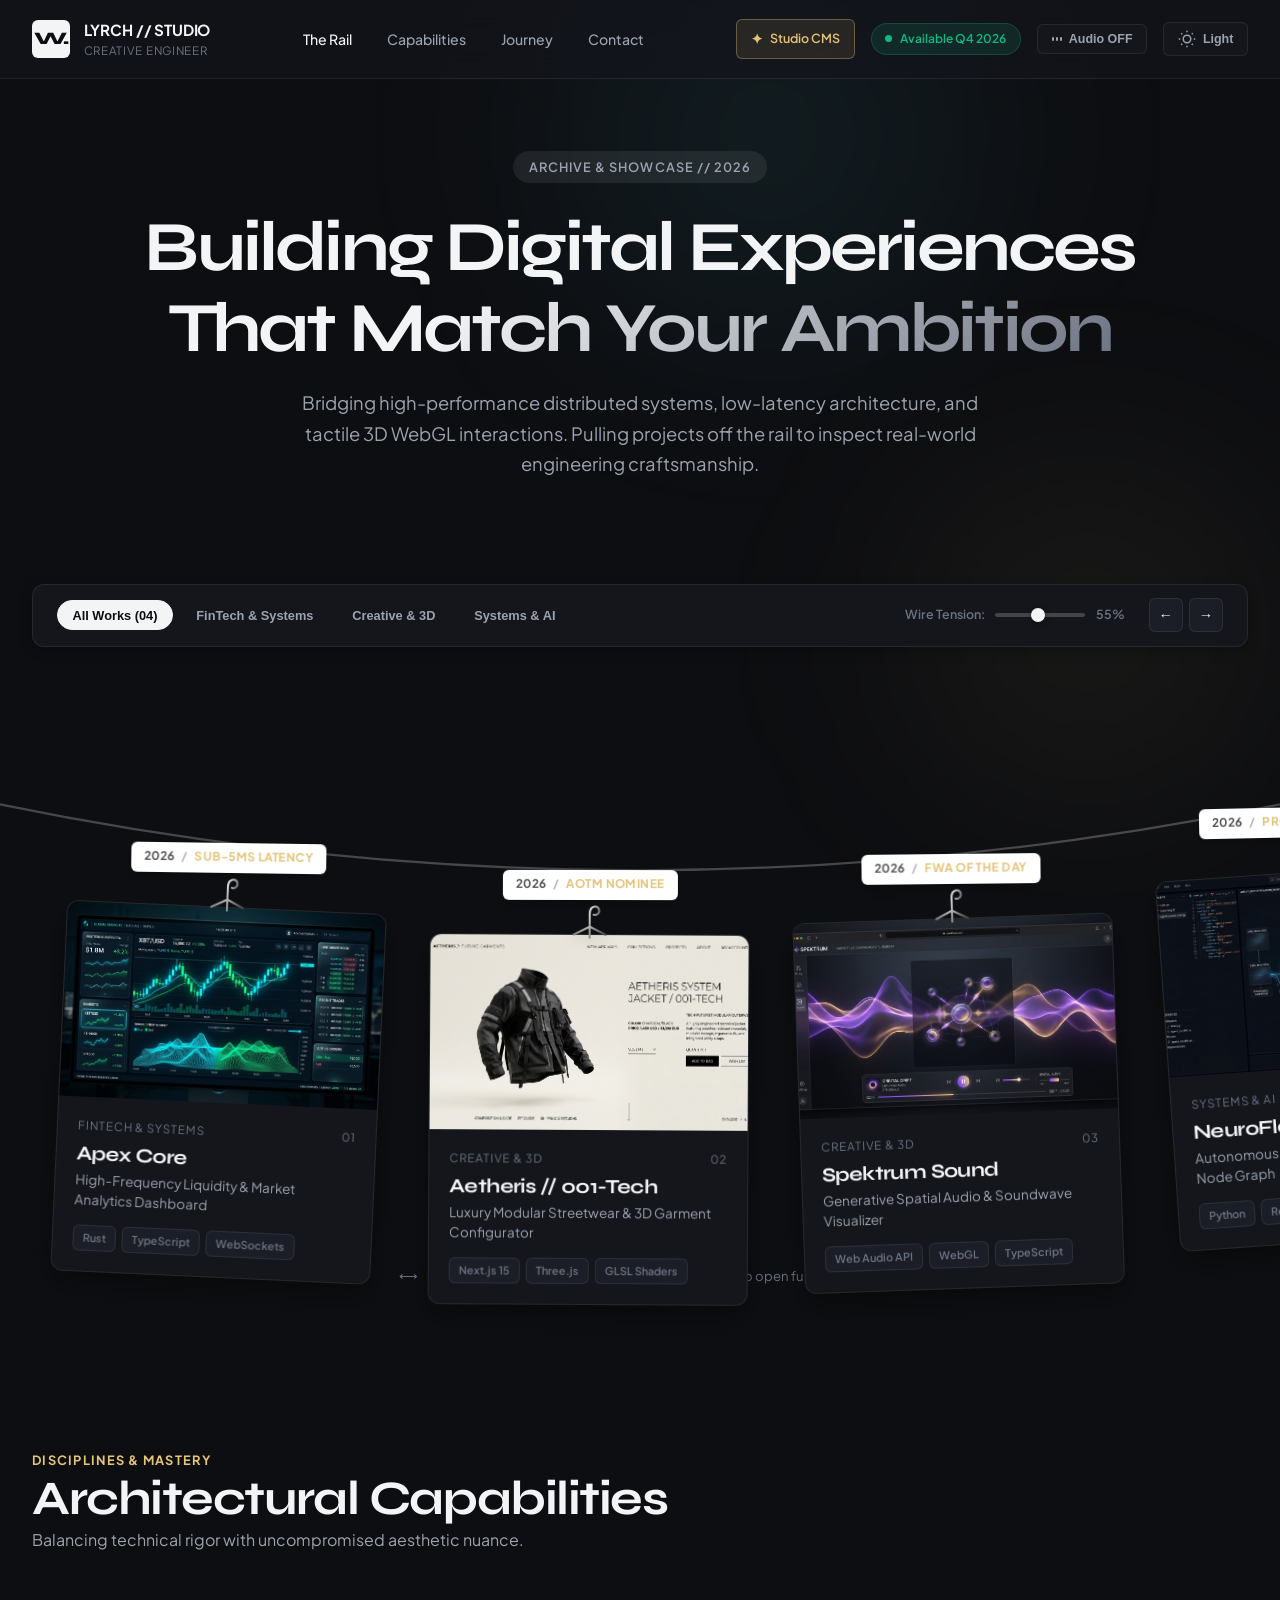
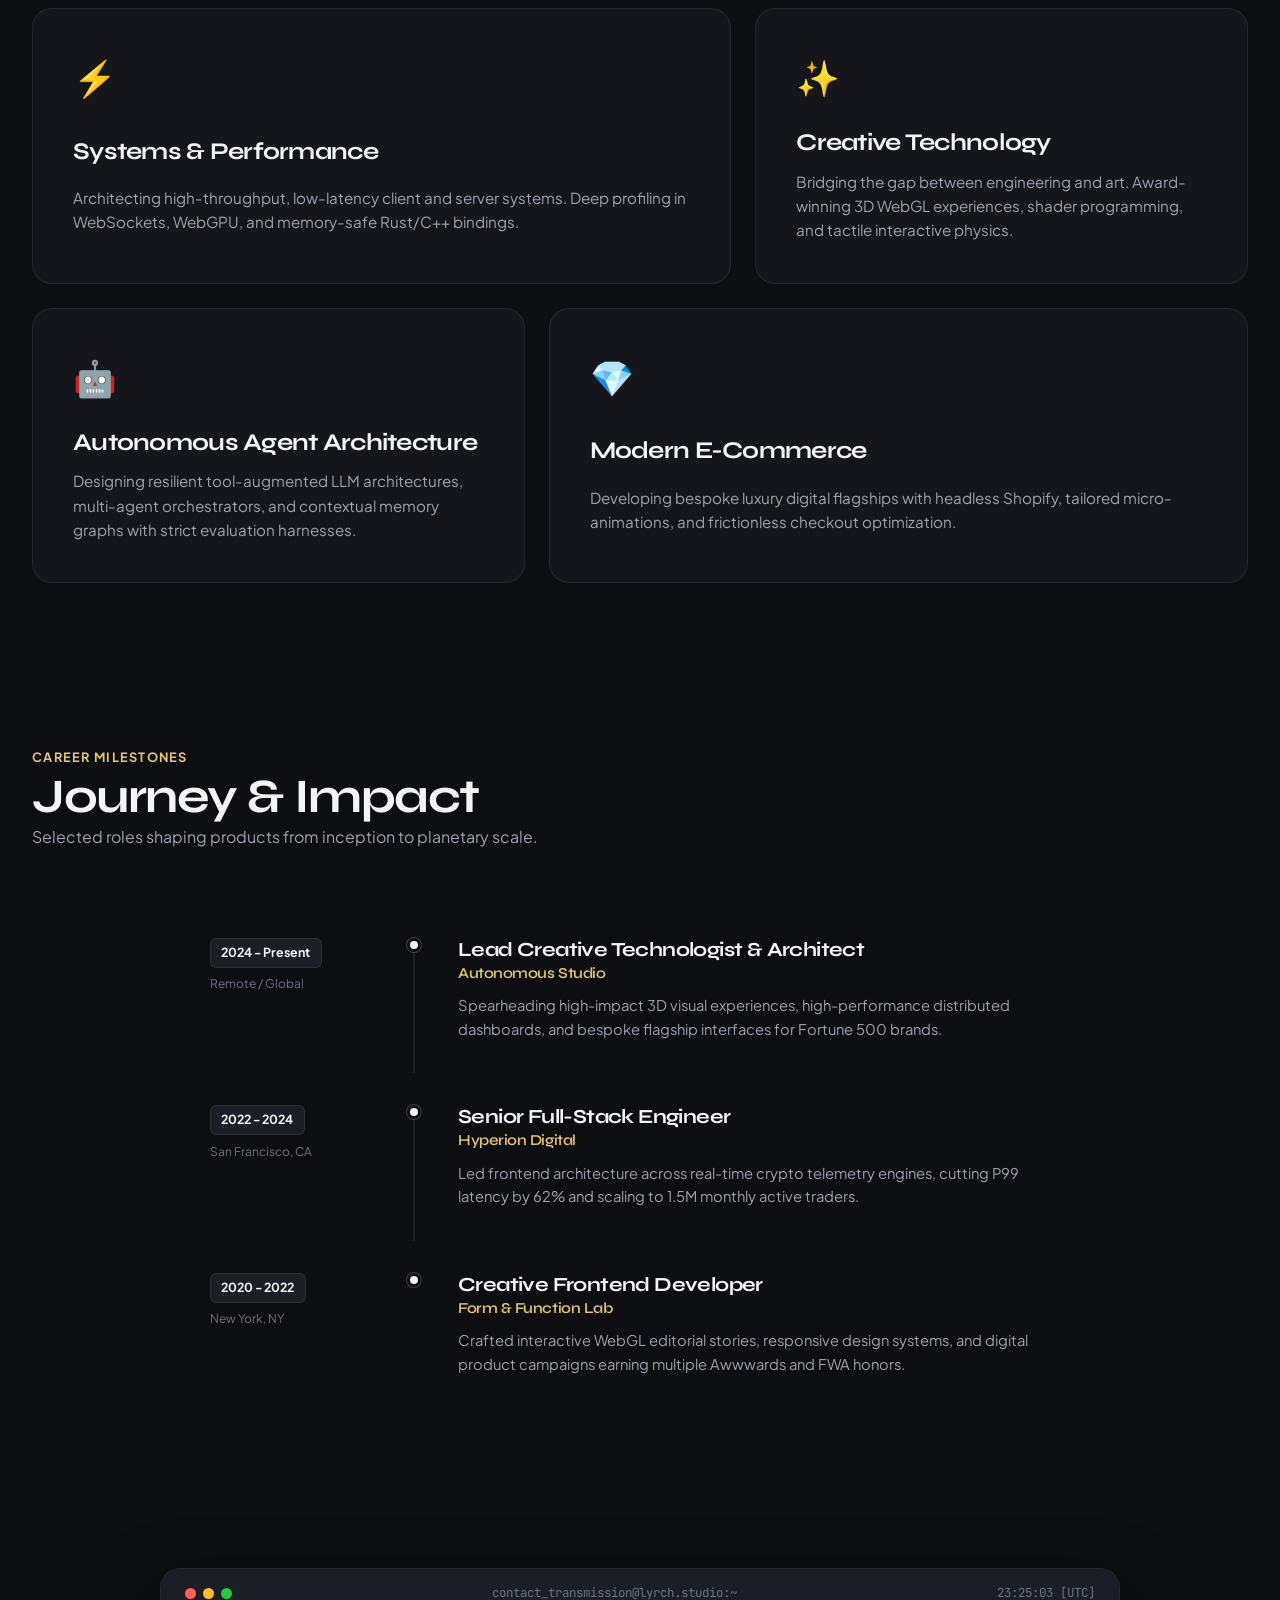
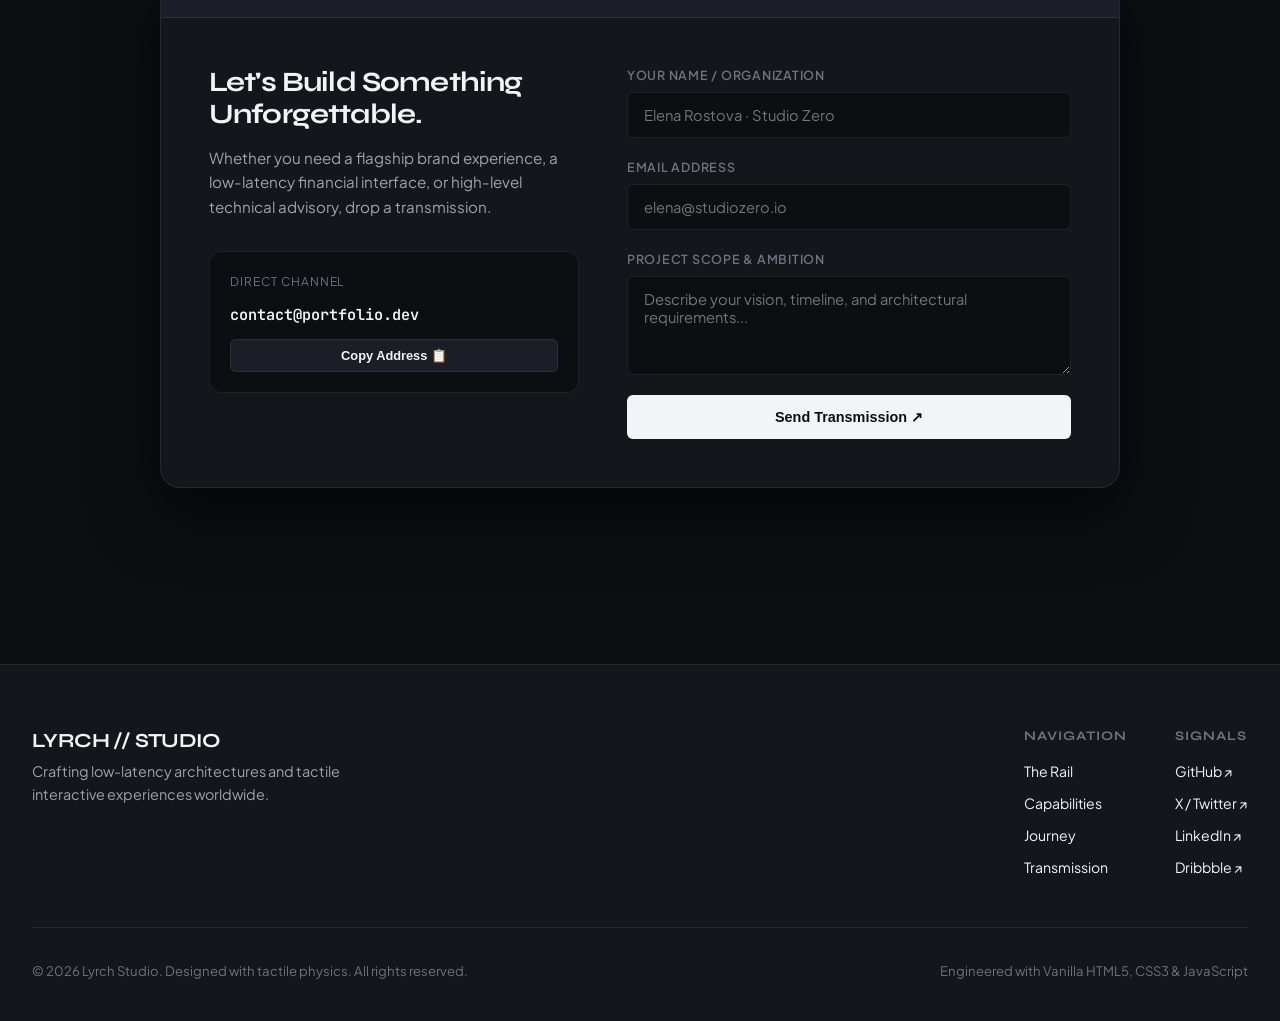
==== index.html @ 8e8d1808 "feat: complete interactive clothesline portfolio, CMS, TiDB integration, and Render deployment confi" ====
<!DOCTYPE html>
<html lang="en" data-theme="dark">
<head>
  <meta charset="UTF-8">
  <meta name="viewport" content="width=device-width, initial-scale=1.0">
  <title>Lyrch // Creative Technologist & Systems Architect Portfolio</title>
  <meta name="description" content="Portfolio of a Creative Technologist and Systems Architect featuring an interactive suspended rail showcase, high-performance distributed systems, WebGL creative experiences, and autonomous AI infrastructure.">
  
  <!-- Preconnect to Google Fonts -->
  <link rel="preconnect" href="https://fonts.googleapis.com">
  <link rel="preconnect" href="https://fonts.gstatic.com" crossorigin>
  <link href="https://fonts.googleapis.com/css2?family=Plus+Jakarta+Sans:wght@400;500;600;700;800&family=Syne:wght@600;700;800&family=JetBrains+Mono:wght@400;500;600&display=swap" rel="stylesheet">
  
  <!-- Stylesheets -->
  <link rel="stylesheet" href="./css/index.css">
  <link rel="stylesheet" href="./css/components.css">
  <link rel="stylesheet" href="./css/animations.css">
</head>
<body>

  <!-- Ambient Lighting Effects -->
  <div class="ambient-glow-wrapper" aria-hidden="true">
    <div class="ambient-blob-1"></div>
    <div class="ambient-blob-2"></div>
  </div>

  <!-- Site Navigation Header -->
  <header class="site-header">
    <div class="header-inner">
      <a href="#top" class="brand-anchor" aria-label="Lyrch Portfolio Homepage">
        <div class="brand-monogram">W.</div>
        <div class="brand-text-block">
          <span class="brand-name">LYRCH // STUDIO</span>
          <span class="brand-role">Creative Engineer</span>
        </div>
      </a>

      <nav class="header-nav" aria-label="Primary Navigation">
        <a href="#rail" class="nav-link active">The Rail</a>
        <a href="#capabilities" class="nav-link">Capabilities</a>
        <a href="#journey" class="nav-link">Journey</a>
        <a href="#contact" class="nav-link">Contact</a>
      </nav>

      <div class="header-actions">
        <a href="./admin.html" class="tool-btn studio-btn" title="Open Studio CMS to edit projects, wire physics, and content">
          <span class="studio-sparkle">✦</span>
          <span>Studio CMS</span>
        </a>

        <div class="status-badge" title="Contract Availability Status">
          <span class="status-dot"></span>
          <span>Available Q4 2026</span>
        </div>

        <button id="audioToggleBtn" class="tool-btn" aria-label="Toggle synthesized UI audio feedback">
          <span class="sound-wave-icon">
            <span></span><span></span><span></span>
          </span>
          <span>Audio OFF</span>
        </button>

        <button id="themeToggleBtn" class="tool-btn" aria-label="Toggle Dark and Light theme">
          <svg width="18" height="18" viewBox="0 0 24 24" fill="none" stroke="currentColor" stroke-width="2">
            <circle cx="12" cy="12" r="5"/>
            <path d="M12 1v2M12 21v2M4.22 4.22l1.42 1.42M18.36 18.36l1.42 1.42M1 12h2M21 12h2M4.22 19.78l1.42-1.42M18.36 5.64l1.42-1.42"/>
          </svg>
          <span>Light</span>
        </button>
      </div>
    </div>
  </header>

  <main id="top">
    <!-- Hero Introductory Section -->
    <section class="hero-section container">
      <div class="hero-eyebrow">
        <span>ARCHIVE & SHOWCASE // 2026</span>
      </div>
      <h1 class="hero-title">
        Building Digital Experiences <br />
        <span class="text-gradient">That Match Your Ambition</span>
      </h1>
      <p class="hero-description">
        Bridging high-performance distributed systems, low-latency architecture, and tactile 3D WebGL interactions. Pulling projects off the rail to inspect real-world engineering craftsmanship.
      </p>
    </section>

    <!-- The Interactive Clothesline Rail Showcase -->
    <section id="rail" class="rail-section">
      <div class="container">
        <!-- Control Bar -->
        <div class="rail-controls-bar">
          <div class="filter-group" role="tablist" aria-label="Project Category Filters">
            <button class="filter-pill active" data-category="all" role="tab" aria-selected="true">All Works (04)</button>
            <button class="filter-pill" data-category="FinTech" role="tab" aria-selected="false">FinTech & Systems</button>
            <button class="filter-pill" data-category="Creative" role="tab" aria-selected="false">Creative & 3D</button>
            <button class="filter-pill" data-category="AI" role="tab" aria-selected="false">Systems & AI</button>
          </div>

          <div class="rail-physics-tools">
            <div class="tension-control" title="Adjust the tension of the hanging wire">
              <label for="wireTensionSlider">Wire Tension:</label>
              <input type="range" id="wireTensionSlider" class="tension-slider" min="0.2" max="0.95" step="0.05" value="0.55" />
              <span id="tensionValueLabel">55%</span>
            </div>

            <div class="nav-arrow-group">
              <button id="railPrevBtn" class="arrow-btn" aria-label="Slide rail left">←</button>
              <button id="railNextBtn" class="arrow-btn" aria-label="Slide rail right">→</button>
            </div>
          </div>
        </div>
      </div>

      <!-- Stage with SVG Wire and Hanging Cards -->
      <div class="rail-stage" id="railShowcase" aria-label="Interactive Project Clothesline Rail">
        <!-- Responsive Sagging Cable -->
        <svg class="catenary-wire-svg" id="wireSvg" preserveAspectRatio="none">
          <path id="catenaryWire" class="catenary-wire-path" d="" />
        </svg>

        <!-- Dynamic Hangers Container -->
        <div class="rail-items-layer" id="railItemsLayer"></div>
      </div>

      <div class="rail-hint-bar">
        <span class="rail-hint-icon">⟷</span>
        <span>Drag horizontally across the line · Click any project to open full case study</span>
      </div>
    </section>

    <!-- Capabilities Bento Section -->
    <section id="capabilities" class="section-padding">
      <div class="container">
        <div class="section-header">
          <span class="section-eyebrow">Disciplines & Mastery</span>
          <h2>Architectural Capabilities</h2>
          <p>Balancing technical rigor with uncompromised aesthetic nuance.</p>
        </div>

        <div class="bento-grid" id="bentoGrid">
          <!-- Injected via app.js -->
        </div>
      </div>
    </section>

    <!-- Career Timeline Section -->
    <section id="journey" class="section-padding">
      <div class="container">
        <div class="section-header">
          <span class="section-eyebrow">Career Milestones</span>
          <h2>Journey & Impact</h2>
          <p>Selected roles shaping products from inception to planetary scale.</p>
        </div>

        <div class="timeline-container" id="timelineContainer">
          <!-- Injected via app.js -->
        </div>
      </div>
    </section>

    <!-- Interactive Contact Terminal -->
    <section id="contact" class="section-padding">
      <div class="container">
        <div class="contact-card-wrapper">
          <div class="terminal-header">
            <div class="terminal-dots">
              <span class="terminal-dot dot-red"></span>
              <span class="terminal-dot dot-yellow"></span>
              <span class="terminal-dot dot-green"></span>
            </div>
            <div class="terminal-title">contact_transmission@lyrch.studio:~</div>
            <div id="liveClock" class="terminal-title">00:00:00 [UTC]</div>
          </div>

          <div class="terminal-body">
            <div class="contact-direct-info">
              <h3>Let's Build Something Unforgettable.</h3>
              <p>
                Whether you need a flagship brand experience, a low-latency financial interface, or high-level technical advisory, drop a transmission.
              </p>

              <div class="direct-email-box">
                <span class="email-label">Direct Channel</span>
                <span class="email-value">contact@portfolio.dev</span>
                <button id="copyEmailBtn" class="copy-btn">Copy Address 📋</button>
              </div>
            </div>

            <form id="contactForm" class="contact-form">
              <div id="formSuccessAlert" class="form-alert hidden">
                Transmission dispatched successfully. Expect response within 24 hours.
              </div>

              <div class="form-group">
                <label for="senderName">Your Name / Organization</label>
                <input type="text" id="senderName" required placeholder="Elena Rostova · Studio Zero" />
              </div>

              <div class="form-group">
                <label for="senderEmail">Email Address</label>
                <input type="email" id="senderEmail" required placeholder="elena@studiozero.io" />
              </div>

              <div class="form-group">
                <label for="projectScope">Project Scope & Ambition</label>
                <textarea id="projectScope" rows="4" required placeholder="Describe your vision, timeline, and architectural requirements..."></textarea>
              </div>

              <button type="submit" class="btn btn-primary">Send Transmission ↗</button>
            </form>
          </div>
        </div>
      </div>
    </section>
  </main>

  <!-- Site Footer -->
  <footer class="site-footer">
    <div class="container">
      <div class="footer-top">
        <div class="footer-brand">
          <h3>LYRCH // STUDIO</h3>
          <p>Crafting low-latency architectures and tactile interactive experiences worldwide.</p>
        </div>

        <div class="footer-meta-col">
          <div class="footer-links">
            <h4>Navigation</h4>
            <ul>
              <li><a href="#rail">The Rail</a></li>
              <li><a href="#capabilities">Capabilities</a></li>
              <li><a href="#journey">Journey</a></li>
              <li><a href="#contact">Transmission</a></li>
            </ul>
          </div>

          <div class="footer-links">
            <h4>Signals</h4>
            <ul>
              <li><a href="https://github.com" target="_blank" rel="noopener">GitHub ↗</a></li>
              <li><a href="https://x.com" target="_blank" rel="noopener">X / Twitter ↗</a></li>
              <li><a href="https://linkedin.com" target="_blank" rel="noopener">LinkedIn ↗</a></li>
              <li><a href="https://dribbble.com" target="_blank" rel="noopener">Dribbble ↗</a></li>
            </ul>
          </div>
        </div>
      </div>

      <div class="footer-bottom">
        <div>&copy; 2026 Lyrch Studio. Designed with tactile physics. All rights reserved.</div>
        <div>Engineered with Vanilla HTML5, CSS3 & JavaScript</div>
      </div>
    </div>
  </footer>

  <!-- Case Study Deep-Dive Modal -->
  <div id="projectModal" class="modal-overlay" role="dialog" aria-modal="true" aria-labelledby="modalTitle">
    <div class="modal-card">
      <div class="modal-nav-bar">
        <div class="modal-nav-arrows">
          <button class="modal-nav-btn modal-prev-trigger" aria-label="Previous Project">←</button>
          <button class="modal-nav-btn modal-next-trigger" aria-label="Next Project">→</button>
        </div>
        <button class="modal-close-trigger" aria-label="Close Case Study">&times;</button>
      </div>

      <div class="modal-dynamic-content">
        <!-- Rendered via modal-transitions.js -->
      </div>
    </div>
  </div>

  <!-- Application Entry Point -->
  <script type="module" src="./js/app.js"></script>
</body>
</html>
---- css/index.css ----
/* ==========================================================================
   Design System Tokens & Global Foundations
   ========================================================================== */

:root {
  /* Dark Theme (Default) */
  --bg-primary: #0D0E11;
  --bg-surface: #14161C;
  --bg-surface-elevated: #1B1E26;
  --bg-surface-glass: rgba(20, 22, 28, 0.72);
  --border-subtle: rgba(255, 255, 255, 0.08);
  --border-hover: rgba(255, 255, 255, 0.2);
  
  --text-primary: #F3F4F6;
  --text-secondary: #9CA3AF;
  --text-muted: #6B7280;

  --accent-gold: #E5C378;
  --accent-cyan: #4ECCE8;
  --accent-emerald: #10B981;
  --accent-primary: #FFFFFF;

  --wire-color: rgba(255, 255, 255, 0.24);
  --wire-glow: rgba(255, 255, 255, 0.04);
  --tag-bg: #FFFFFF;
  --tag-text: #0D0E11;

  --shadow-sm: 0 4px 12px rgba(0, 0, 0, 0.25);
  --shadow-md: 0 12px 28px rgba(0, 0, 0, 0.4);
  --shadow-lg: 0 24px 64px rgba(0, 0, 0, 0.6);

  --font-display: "Cabinet Grotesk", "Syne", -apple-system, sans-serif;
  --font-sans: "Plus Jakarta Sans", -apple-system, BlinkMacSystemFont, "Segoe UI", Roboto, sans-serif;
  --font-mono: "JetBrains Mono", "SF Mono", monospace;

  --radius-sm: 6px;
  --radius-md: 12px;
  --radius-lg: 20px;
  --radius-full: 9999px;

  --transition-fast: 0.18s ease;
  --transition-normal: 0.3s cubic-bezier(0.16, 1, 0.3, 1);
  --transition-slow: 0.5s cubic-bezier(0.16, 1, 0.3, 1);
}

[data-theme="light"] {
  --bg-primary: #F7F6F2;
  --bg-surface: #FFFFFF;
  --bg-surface-elevated: #F0EDE4;
  --bg-surface-glass: rgba(255, 255, 255, 0.82);
  --border-subtle: rgba(0, 0, 0, 0.08);
  --border-hover: rgba(0, 0, 0, 0.22);

  --text-primary: #121316;
  --text-secondary: #575D68;
  --text-muted: #8F95A1;

  --accent-gold: #9E741E;
  --accent-cyan: #0E85A0;
  --accent-emerald: #059669;
  --accent-primary: #121316;

  --wire-color: rgba(20, 20, 20, 0.3);
  --wire-glow: rgba(0, 0, 0, 0.03);
  --tag-bg: #121316;
  --tag-text: #FFFFFF;

  --shadow-sm: 0 4px 14px rgba(0, 0, 0, 0.06);
  --shadow-md: 0 12px 30px rgba(0, 0, 0, 0.09);
  --shadow-lg: 0 24px 60px rgba(0, 0, 0, 0.14);
}

/* ==========================================================================
   CSS Reset & Base Rules
   ========================================================================== */

*, *::before, *::after {
  box-sizing: border-box;
  margin: 0;
  padding: 0;
}

html {
  scroll-behavior: smooth;
  font-size: 16px;
  -webkit-font-smoothing: antialiased;
  -moz-osx-font-smoothing: grayscale;
}

body {
  font-family: var(--font-sans);
  background-color: var(--bg-primary);
  color: var(--text-primary);
  line-height: 1.6;
  overflow-x: hidden;
  transition: background-color var(--transition-normal), color var(--transition-normal);
}

/* Background Ambient Lighting */
.ambient-glow-wrapper {
  position: fixed;
  inset: 0;
  pointer-events: none;
  z-index: 0;
  overflow: hidden;
}

.ambient-blob-1 {
  position: absolute;
  top: -15%;
  left: 30%;
  width: 60vw;
  height: 60vh;
  border-radius: 50%;
  background: radial-gradient(circle, rgba(78, 204, 232, 0.09) 0%, rgba(0, 0, 0, 0) 70%);
  filter: blur(80px);
}

.ambient-blob-2 {
  position: absolute;
  top: 45%;
  right: -10%;
  width: 50vw;
  height: 50vh;
  border-radius: 50%;
  background: radial-gradient(circle, rgba(229, 195, 120, 0.08) 0%, rgba(0, 0, 0, 0) 70%);
  filter: blur(90px);
}

/* Typography Hierarchy */
h1, h2, h3, h4 {
  font-family: var(--font-display);
  font-weight: 700;
  line-height: 1.15;
  letter-spacing: -0.03em;
  color: var(--text-primary);
}

h1 {
  font-size: clamp(2.5rem, 5.5vw, 4.75rem);
  letter-spacing: -0.04em;
}

h2 {
  font-size: clamp(2rem, 3.8vw, 3rem);
}

h3 {
  font-size: 1.35rem;
}

p {
  color: var(--text-secondary);
}

a {
  color: inherit;
  text-decoration: none;
}

/* Container Utility */
.container {
  width: 100%;
  max-width: 1360px;
  margin: 0 auto;
  padding: 0 2rem;
  position: relative;
  z-index: 1;
}

/* ==========================================================================
   Header Navigation
   ========================================================================== */

.site-header {
  position: sticky;
  top: 0;
  width: 100%;
  background: var(--bg-surface-glass);
  backdrop-filter: blur(16px);
  -webkit-backdrop-filter: blur(16px);
  border-bottom: 1px solid var(--border-subtle);
  z-index: 50;
  transition: border-color var(--transition-normal), background-color var(--transition-normal);
}

.header-inner {
  display: flex;
  align-items: center;
  justify-content: space-between;
  padding: 1.1rem 2rem;
  max-width: 1440px;
  margin: 0 auto;
}

.brand-anchor {
  display: flex;
  align-items: center;
  gap: 0.85rem;
}

.brand-monogram {
  width: 38px;
  height: 38px;
  border-radius: var(--radius-sm);
  background: var(--text-primary);
  color: var(--bg-primary);
  display: flex;
  align-items: center;
  justify-content: center;
  font-weight: 900;
  font-size: 1.1rem;
  font-family: var(--font-display);
  letter-spacing: -0.05em;
}

.brand-text-block {
  display: flex;
  flex-direction: column;
}

.brand-name {
  font-size: 0.95rem;
  font-weight: 700;
  letter-spacing: -0.01em;
}

.brand-role {
  font-size: 0.72rem;
  color: var(--text-muted);
  text-transform: uppercase;
  letter-spacing: 0.06em;
}

/* Center Nav */
.header-nav {
  display: flex;
  align-items: center;
  gap: 2.2rem;
  font-size: 0.88rem;
  font-weight: 500;
}

.nav-link {
  color: var(--text-secondary);
  transition: color var(--transition-fast);
  position: relative;
  padding: 0.25rem 0;
}

.nav-link:hover, .nav-link.active {
  color: var(--text-primary);
}

.nav-link::after {
  content: "";
  position: absolute;
  bottom: -2px;
  left: 0;
  width: 0%;
  height: 2px;
  background: var(--text-primary);
  transition: width var(--transition-fast);
}

.nav-link:hover::after {
  width: 100%;
}

/* Header Utilities */
.header-actions {
  display: flex;
  align-items: center;
  gap: 1rem;
}

.status-badge {
  display: flex;
  align-items: center;
  gap: 0.5rem;
  background: rgba(16, 185, 129, 0.12);
  border: 1px solid rgba(16, 185, 129, 0.25);
  color: var(--accent-emerald);
  padding: 0.35rem 0.85rem;
  border-radius: var(--radius-full);
  font-size: 0.75rem;
  font-weight: 600;
}

.status-dot {
  width: 7px;
  height: 7px;
  border-radius: 50%;
  background: var(--accent-emerald);
  animation: pulse-dot 2s infinite;
}

.tool-btn {
  display: inline-flex;
  align-items: center;
  gap: 0.45rem;
  background: var(--bg-surface);
  border: 1px solid var(--border-subtle);
  color: var(--text-secondary);
  padding: 0.45rem 0.85rem;
  border-radius: var(--radius-sm);
  font-size: 0.78rem;
  font-weight: 600;
  cursor: pointer;
  transition: all var(--transition-fast);
}

.tool-btn:hover {
  background: var(--bg-surface-elevated);
  border-color: var(--border-hover);
  color: var(--text-primary);
}

.studio-btn {
  background: rgba(229, 195, 120, 0.1);
  border-color: rgba(229, 195, 120, 0.35);
  color: var(--accent-gold);
}

.studio-btn:hover {
  background: rgba(229, 195, 120, 0.2);
  border-color: var(--accent-gold);
  color: #FFFFFF;
}

.studio-sparkle {
  color: var(--accent-gold);
  font-size: 0.9rem;
}

/* ==========================================================================
   Hero Section
   ========================================================================== */

.hero-section {
  padding: 4.5rem 0 2rem;
  text-align: center;
  position: relative;
  z-index: 10;
}

.hero-eyebrow {
  display: inline-flex;
  align-items: center;
  gap: 0.6rem;
  background: var(--border-subtle);
  padding: 0.35rem 1rem;
  border-radius: var(--radius-full);
  font-size: 0.8rem;
  font-weight: 600;
  text-transform: uppercase;
  letter-spacing: 0.08em;
  color: var(--text-secondary);
  margin-bottom: 1.5rem;
}

.hero-title {
  margin-bottom: 1.25rem;
}

.hero-title .text-gradient {
  background: linear-gradient(135deg, var(--text-primary) 30%, var(--text-muted) 100%);
  -webkit-background-clip: text;
  -webkit-text-fill-color: transparent;
}

.hero-description {
  max-width: 680px;
  margin: 0 auto 2.5rem;
  font-size: 1.15rem;
  color: var(--text-secondary);
  line-height: 1.65;
}

/* ==========================================================================
   Footer Section
   ========================================================================== */

.site-footer {
  border-top: 1px solid var(--border-subtle);
  background: var(--bg-surface);
  padding: 4rem 0 2.5rem;
  margin-top: 6rem;
}

.footer-top {
  display: flex;
  justify-content: space-between;
  align-items: flex-start;
  flex-wrap: wrap;
  gap: 2.5rem;
  padding-bottom: 3rem;
  border-bottom: 1px solid var(--border-subtle);
}

.footer-brand h3 {
  font-size: 1.25rem;
  margin-bottom: 0.5rem;
}

.footer-brand p {
  font-size: 0.9rem;
  max-width: 320px;
}

.footer-meta-col {
  display: flex;
  gap: 3rem;
}

.footer-links h4 {
  font-size: 0.82rem;
  text-transform: uppercase;
  letter-spacing: 0.08em;
  color: var(--text-muted);
  margin-bottom: 1rem;
}

.footer-links ul {
  list-style: none;
  display: flex;
  flex-direction: column;
  gap: 0.6rem;
  font-size: 0.88rem;
}

.footer-links a:hover {
  color: var(--text-primary);
}

.footer-bottom {
  display: flex;
  justify-content: space-between;
  align-items: center;
  padding-top: 2rem;
  font-size: 0.82rem;
  color: var(--text-muted);
}
---- css/components.css ----
/* ==========================================================================
   Interactive Components & Rail Showcase System
   ========================================================================== */

/* ==========================================================================
   1. The Clothesline Rail Showcase
   ========================================================================== */

.rail-section {
  position: relative;
  width: 100%;
  padding: 2rem 0 5rem;
  overflow: hidden;
  user-select: none;
}

/* Controls Bar */
.rail-controls-bar {
  display: flex;
  align-items: center;
  justify-content: space-between;
  flex-wrap: wrap;
  gap: 1.25rem;
  margin-bottom: 2rem;
  padding: 0.85rem 1.5rem;
  background: var(--bg-surface);
  border: 1px solid var(--border-subtle);
  border-radius: var(--radius-md);
  box-shadow: var(--shadow-sm);
}

.filter-group {
  display: flex;
  align-items: center;
  gap: 0.5rem;
  flex-wrap: wrap;
}

.filter-pill {
  background: transparent;
  border: 1px solid transparent;
  color: var(--text-secondary);
  padding: 0.4rem 0.9rem;
  border-radius: var(--radius-full);
  font-size: 0.8rem;
  font-weight: 600;
  cursor: pointer;
  transition: all var(--transition-fast);
}

.filter-pill:hover {
  color: var(--text-primary);
  background: var(--border-subtle);
}

.filter-pill.active {
  background: var(--text-primary);
  color: var(--bg-primary);
  border-color: var(--text-primary);
}

.rail-physics-tools {
  display: flex;
  align-items: center;
  gap: 1.5rem;
}

.tension-control {
  display: flex;
  align-items: center;
  gap: 0.65rem;
  font-size: 0.78rem;
  font-weight: 600;
  color: var(--text-muted);
}

.tension-slider {
  -webkit-appearance: none;
  appearance: none;
  width: 90px;
  height: 4px;
  background: var(--border-hover);
  border-radius: var(--radius-full);
  outline: none;
  cursor: pointer;
}

.tension-slider::-webkit-slider-thumb {
  -webkit-appearance: none;
  width: 14px;
  height: 14px;
  border-radius: 50%;
  background: var(--text-primary);
  cursor: pointer;
  box-shadow: 0 2px 6px rgba(0, 0, 0, 0.3);
}

.nav-arrow-group {
  display: flex;
  align-items: center;
  gap: 0.4rem;
}

.arrow-btn {
  width: 34px;
  height: 34px;
  border-radius: var(--radius-sm);
  background: var(--bg-surface-elevated);
  border: 1px solid var(--border-subtle);
  color: var(--text-primary);
  display: flex;
  align-items: center;
  justify-content: center;
  cursor: pointer;
  font-size: 0.9rem;
  transition: all var(--transition-fast);
}

.arrow-btn:hover {
  background: var(--border-hover);
  transform: translateY(-1px);
}

/* Rail Showcase Stage */
.rail-stage {
  position: relative;
  width: 100%;
  height: 570px;
  cursor: grab;
}

.rail-stage.dragging {
  cursor: grabbing;
}

/* SVG Catenary Wire */
.catenary-wire-svg {
  position: absolute;
  top: 0;
  left: 0;
  width: 100%;
  height: 100%;
  pointer-events: none;
  z-index: 2;
  overflow: visible;
}

.catenary-wire-path {
  fill: none;
  stroke: var(--wire-color);
  stroke-width: 2.2;
  stroke-linecap: round;
  filter: drop-shadow(0 2px 4px var(--wire-glow));
}

/* Items Layer */
.rail-items-layer {
  position: absolute;
  top: 0;
  left: 0;
  width: 100%;
  height: 100%;
  z-index: 3;
  pointer-events: none;
}

/* Individual Hanging Item */
.hanger-item {
  position: absolute;
  transform-origin: top center;
  pointer-events: auto;
  cursor: pointer;
  display: flex;
  flex-direction: column;
  align-items: center;
  width: 320px;
  will-change: transform;
  outline: none;
}

/* Floating Metric Tag */
.hanger-tag {
  background: var(--tag-bg);
  color: var(--tag-text);
  border: 1px solid var(--border-subtle);
  box-shadow: var(--shadow-sm);
  padding: 0.28rem 0.75rem;
  border-radius: var(--radius-sm);
  font-size: 0.74rem;
  font-weight: 700;
  letter-spacing: 0.04em;
  display: flex;
  align-items: center;
  gap: 0.4rem;
  margin-bottom: 2px;
  will-change: transform;
  transition: box-shadow var(--transition-fast);
}

.tag-year {
  opacity: 0.7;
}

.tag-divider {
  opacity: 0.3;
}

.tag-highlight {
  color: var(--accent-gold);
}

[data-theme="light"] .tag-highlight {
  color: #D4A338;
}

/* Laser-Cut Hanger Hook */
.hanger-hook {
  width: 38px;
  height: 42px;
  margin-top: -6px;
  margin-bottom: -4px;
  position: relative;
  z-index: 2;
  filter: drop-shadow(0 4px 6px rgba(0, 0, 0, 0.2));
}

/* Hanging Project Card */
.hanger-card {
  width: 100%;
  background: var(--bg-surface);
  border: 1px solid var(--border-subtle);
  border-radius: var(--radius-md);
  overflow: hidden;
  box-shadow: var(--shadow-md);
  transition: transform var(--transition-fast), border-color var(--transition-fast), box-shadow var(--transition-fast);
}

.hanger-item:hover .hanger-card {
  border-color: var(--border-hover);
  box-shadow: var(--shadow-lg);
}

.hanger-item:hover .hanger-tag {
  box-shadow: var(--shadow-md);
}

.card-media {
  position: relative;
  width: 100%;
  height: 195px;
  overflow: hidden;
  background: #000;
}

.card-media img {
  width: 100%;
  height: 100%;
  object-fit: cover;
  display: block;
  transition: transform 0.6s cubic-bezier(0.16, 1, 0.3, 1);
}

.hanger-item:hover .card-media img {
  transform: scale(1.06);
}

.media-overlay {
  position: absolute;
  inset: 0;
  background: linear-gradient(to top, rgba(0, 0, 0, 0.8) 0%, transparent 60%);
  display: flex;
  align-items: flex-end;
  justify-content: center;
  padding: 1.25rem;
  opacity: 0;
  transition: opacity var(--transition-fast);
}

.hanger-item:hover .media-overlay {
  opacity: 1;
}

.quick-action {
  background: #FFFFFF;
  color: #000000;
  padding: 0.45rem 1rem;
  border-radius: var(--radius-full);
  font-size: 0.78rem;
  font-weight: 700;
  box-shadow: 0 4px 12px rgba(0, 0, 0, 0.3);
}

.card-info {
  padding: 1.25rem;
}

.card-meta {
  display: flex;
  align-items: center;
  justify-content: space-between;
  margin-bottom: 0.4rem;
  font-size: 0.72rem;
  text-transform: uppercase;
  letter-spacing: 0.08em;
  color: var(--text-muted);
}

.card-title {
  font-size: 1.25rem;
  margin-bottom: 0.35rem;
}

.card-tagline {
  font-size: 0.84rem;
  color: var(--text-secondary);
  line-height: 1.45;
  margin-bottom: 1rem;
  display: -webkit-box;
  -webkit-line-clamp: 2;
  -webkit-box-orient: vertical;
  overflow: hidden;
}

.card-tech {
  display: flex;
  flex-wrap: wrap;
  gap: 0.4rem;
}

.tag-pill {
  background: var(--bg-surface-elevated);
  border: 1px solid var(--border-subtle);
  color: var(--text-muted);
  padding: 0.2rem 0.55rem;
  border-radius: var(--radius-sm);
  font-size: 0.68rem;
  font-weight: 600;
}

/* Prompt Hint */
.rail-hint-bar {
  display: flex;
  align-items: center;
  justify-content: center;
  gap: 0.6rem;
  font-size: 0.82rem;
  color: var(--text-muted);
  margin-top: 1rem;
}

.rail-hint-icon {
  animation: pulse-horizontal 2s infinite ease-in-out;
}

/* ==========================================================================
   2. Bento Capabilities Grid
   ========================================================================== */

.section-padding {
  padding: 5rem 0;
}

.section-header {
  margin-bottom: 3.5rem;
}

.section-eyebrow {
  font-size: 0.8rem;
  text-transform: uppercase;
  letter-spacing: 0.1em;
  color: var(--accent-gold);
  font-weight: 700;
  margin-bottom: 0.5rem;
}

.bento-grid {
  display: grid;
  grid-template-columns: repeat(12, 1fr);
  gap: 1.5rem;
}

.bento-card {
  background: var(--bg-surface);
  border: 1px solid var(--border-subtle);
  border-radius: var(--radius-lg);
  padding: 2.5rem;
  position: relative;
  overflow: hidden;
  transition: transform var(--transition-normal), border-color var(--transition-normal), box-shadow var(--transition-normal);
  display: flex;
  flex-direction: column;
  justify-content: space-between;
}

.bento-card:hover {
  transform: translateY(-4px);
  border-color: var(--border-hover);
  box-shadow: var(--shadow-lg);
}

.bento-card-1 { grid-column: span 7; }
.bento-card-2 { grid-column: span 5; }
.bento-card-3 { grid-column: span 5; }
.bento-card-4 { grid-column: span 7; }

.bento-icon {
  font-size: 2.2rem;
  margin-bottom: 1.5rem;
}

.bento-title {
  font-size: 1.5rem;
  margin-bottom: 0.8rem;
}

.bento-desc {
  font-size: 0.95rem;
  line-height: 1.6;
  color: var(--text-secondary);
}

/* ==========================================================================
   3. Career Milestones Timeline
   ========================================================================== */

.timeline-container {
  display: flex;
  flex-direction: column;
  gap: 0;
  max-width: 860px;
  margin: 0 auto;
}

.timeline-row {
  display: grid;
  grid-template-columns: 160px 40px 1fr;
  gap: 1.5rem;
  padding: 2rem 0;
}

.timeline-date {
  display: flex;
  flex-direction: column;
  gap: 0.4rem;
  align-items: flex-start;
}

.period-pill {
  background: var(--bg-surface-elevated);
  border: 1px solid var(--border-subtle);
  padding: 0.25rem 0.65rem;
  border-radius: var(--radius-sm);
  font-size: 0.78rem;
  font-weight: 700;
}

.location-label {
  font-size: 0.75rem;
  color: var(--text-muted);
}

.timeline-dot-track {
  display: flex;
  flex-direction: column;
  align-items: center;
  position: relative;
}

.timeline-dot {
  width: 14px;
  height: 14px;
  border-radius: 50%;
  background: var(--text-primary);
  border: 3px solid var(--bg-primary);
  box-shadow: 0 0 0 1px var(--border-hover);
  z-index: 2;
}

.timeline-line {
  position: absolute;
  top: 14px;
  bottom: -2rem;
  width: 2px;
  background: var(--border-subtle);
}

.role-title {
  font-size: 1.25rem;
  margin-bottom: 0.25rem;
}

.company-name {
  font-size: 0.95rem;
  color: var(--accent-gold);
  margin-bottom: 0.75rem;
  font-weight: 600;
}

.role-summary {
  font-size: 0.92rem;
  line-height: 1.6;
}

/* ==========================================================================
   4. Contact Terminal & Form
   ========================================================================== */

.contact-card-wrapper {
  background: var(--bg-surface);
  border: 1px solid var(--border-subtle);
  border-radius: var(--radius-lg);
  box-shadow: var(--shadow-lg);
  overflow: hidden;
  max-width: 960px;
  margin: 0 auto;
}

.terminal-header {
  background: var(--bg-surface-elevated);
  border-bottom: 1px solid var(--border-subtle);
  padding: 0.85rem 1.5rem;
  display: flex;
  align-items: center;
  justify-content: space-between;
}

.terminal-dots {
  display: flex;
  gap: 0.45rem;
}

.terminal-dot {
  width: 11px;
  height: 11px;
  border-radius: 50%;
}

.dot-red { background: #FF5F56; }
.dot-yellow { background: #FFBD2E; }
.dot-green { background: #27C93F; }

.terminal-title {
  font-size: 0.78rem;
  font-family: var(--font-mono);
  color: var(--text-muted);
}

.terminal-body {
  padding: 3rem;
  display: grid;
  grid-template-columns: 1fr 1.2fr;
  gap: 3rem;
}

.contact-direct-info h3 {
  font-size: 1.75rem;
  margin-bottom: 1rem;
}

.contact-direct-info p {
  font-size: 0.95rem;
  margin-bottom: 2rem;
}

.direct-email-box {
  background: var(--bg-primary);
  border: 1px solid var(--border-subtle);
  border-radius: var(--radius-md);
  padding: 1.25rem;
  display: flex;
  flex-direction: column;
  gap: 0.75rem;
}

.email-label {
  font-size: 0.75rem;
  text-transform: uppercase;
  color: var(--text-muted);
  letter-spacing: 0.08em;
}

.email-value {
  font-family: var(--font-mono);
  font-size: 0.95rem;
  font-weight: 600;
  color: var(--text-primary);
}

.copy-btn {
  background: var(--bg-surface-elevated);
  border: 1px solid var(--border-subtle);
  color: var(--text-primary);
  padding: 0.5rem 1rem;
  border-radius: var(--radius-sm);
  font-size: 0.8rem;
  font-weight: 600;
  cursor: pointer;
  transition: all var(--transition-fast);
}

.copy-btn:hover {
  background: var(--border-hover);
}

.copy-btn.copied {
  background: var(--accent-emerald);
  color: #FFFFFF;
  border-color: var(--accent-emerald);
}

/* Contact Form */
.contact-form {
  display: flex;
  flex-direction: column;
  gap: 1.25rem;
}

.form-group {
  display: flex;
  flex-direction: column;
  gap: 0.4rem;
}

.form-group label {
  font-size: 0.78rem;
  font-weight: 600;
  text-transform: uppercase;
  letter-spacing: 0.06em;
  color: var(--text-muted);
}

.form-group input,
.form-group textarea {
  background: var(--bg-primary);
  border: 1px solid var(--border-subtle);
  border-radius: var(--radius-sm);
  padding: 0.8rem 1rem;
  color: var(--text-primary);
  font-family: inherit;
  font-size: 0.92rem;
  outline: none;
  transition: border-color var(--transition-fast);
}

.form-group input:focus,
.form-group textarea:focus {
  border-color: var(--accent-gold);
}

.form-alert {
  padding: 0.85rem;
  background: rgba(16, 185, 129, 0.12);
  border: 1px solid rgba(16, 185, 129, 0.3);
  color: var(--accent-emerald);
  border-radius: var(--radius-sm);
  font-size: 0.85rem;
  text-align: center;
}

.form-alert.hidden {
  display: none;
}

/* Common Buttons */
.btn {
  display: inline-flex;
  align-items: center;
  justify-content: center;
  gap: 0.5rem;
  padding: 0.85rem 1.75rem;
  border-radius: var(--radius-sm);
  font-size: 0.9rem;
  font-weight: 600;
  cursor: pointer;
  transition: all var(--transition-fast);
  border: none;
}

.btn-primary {
  background: var(--text-primary);
  color: var(--bg-primary);
}

.btn-primary:hover {
  transform: translateY(-2px);
  box-shadow: 0 8px 20px rgba(0, 0, 0, 0.25);
}

.btn-secondary {
  background: var(--bg-surface-elevated);
  border: 1px solid var(--border-subtle);
  color: var(--text-primary);
}

.btn-secondary:hover {
  background: var(--border-hover);
}

/* ==========================================================================
   5. Case Study Modal Overlay & Details View
   ========================================================================== */

.modal-overlay {
  position: fixed;
  inset: 0;
  background: rgba(0, 0, 0, 0.65);
  backdrop-filter: blur(14px);
  -webkit-backdrop-filter: blur(14px);
  display: flex;
  align-items: center;
  justify-content: center;
  opacity: 0;
  pointer-events: none;
  transition: opacity var(--transition-normal);
  z-index: 100;
  padding: 2rem;
}

.modal-overlay.active {
  opacity: 1;
  pointer-events: auto;
}

.modal-card {
  background: var(--bg-surface);
  border: 1px solid var(--border-subtle);
  border-radius: var(--radius-lg);
  box-shadow: var(--shadow-lg);
  width: 100%;
  max-width: 1100px;
  max-height: 90vh;
  overflow-y: auto;
  position: relative;
  transform: scale(0.94) translateY(20px);
  transition: transform var(--transition-normal);
}

.modal-overlay.active .modal-card {
  transform: scale(1) translateY(0);
}

.modal-nav-bar {
  position: sticky;
  top: 0;
  background: var(--bg-surface);
  border-bottom: 1px solid var(--border-subtle);
  padding: 1rem 1.5rem;
  display: flex;
  align-items: center;
  justify-content: space-between;
  z-index: 10;
}

.modal-nav-arrows {
  display: flex;
  gap: 0.5rem;
}

.modal-nav-btn {
  background: var(--bg-surface-elevated);
  border: 1px solid var(--border-subtle);
  color: var(--text-primary);
  width: 34px;
  height: 34px;
  border-radius: var(--radius-sm);
  display: flex;
  align-items: center;
  justify-content: center;
  cursor: pointer;
}

.modal-close-trigger {
  background: var(--bg-surface-elevated);
  border: 1px solid var(--border-subtle);
  color: var(--text-primary);
  width: 34px;
  height: 34px;
  border-radius: 50%;
  display: flex;
  align-items: center;
  justify-content: center;
  cursor: pointer;
  font-size: 1.25rem;
}

.modal-dynamic-content {
  padding: 2.5rem;
}

.modal-grid {
  display: grid;
  grid-template-columns: 1.1fr 1fr;
  gap: 3rem;
}

.modal-hero-frame {
  position: relative;
  border-radius: var(--radius-md);
  overflow: hidden;
  box-shadow: var(--shadow-md);
  margin-bottom: 1.5rem;
  background: #000;
}

.modal-hero-frame img {
  width: 100%;
  display: block;
}

.modal-hero-tag {
  position: absolute;
  top: 1rem;
  left: 1rem;
  background: rgba(0, 0, 0, 0.7);
  backdrop-filter: blur(8px);
  border: 1px solid rgba(255, 255, 255, 0.15);
  color: #FFFFFF;
  padding: 0.35rem 0.85rem;
  border-radius: var(--radius-full);
  font-size: 0.75rem;
  font-weight: 700;
  letter-spacing: 0.06em;
}

.metrics-grid {
  display: grid;
  grid-template-columns: repeat(2, 1fr);
  gap: 1rem;
  margin-bottom: 1.5rem;
}

.metric-card {
  background: var(--bg-surface-elevated);
  border: 1px solid var(--border-subtle);
  padding: 1.2rem;
  border-radius: var(--radius-sm);
}

.metric-value {
  font-size: 1.5rem;
  font-weight: 800;
  font-family: var(--font-display);
  color: var(--accent-gold);
}

.metric-label {
  font-size: 0.76rem;
  text-transform: uppercase;
  color: var(--text-muted);
  letter-spacing: 0.06em;
}

.modal-cta-row {
  display: flex;
  gap: 1rem;
}

.modal-header-meta {
  display: flex;
  align-items: center;
  gap: 0.75rem;
  margin-bottom: 0.75rem;
}

.category-badge {
  color: var(--accent-gold);
  font-size: 0.78rem;
  font-weight: 700;
  text-transform: uppercase;
  letter-spacing: 0.08em;
}

.year-label {
  color: var(--text-muted);
  font-size: 0.78rem;
}

.modal-title {
  font-size: 2.25rem;
  margin-bottom: 0.5rem;
}

.modal-subtitle {
  font-size: 1.05rem;
  color: var(--text-secondary);
  margin-bottom: 1.75rem;
  line-height: 1.5;
}

.modal-tabs {
  display: flex;
  border-bottom: 1px solid var(--border-subtle);
  gap: 1rem;
  margin-bottom: 1.5rem;
}

.tab-btn {
  background: none;
  border: none;
  color: var(--text-muted);
  padding: 0.6rem 0;
  font-size: 0.9rem;
  font-weight: 600;
  cursor: pointer;
  position: relative;
  transition: color var(--transition-fast);
}

.tab-btn.active {
  color: var(--text-primary);
}

.tab-btn.active::after {
  content: "";
  position: absolute;
  bottom: -1px;
  left: 0;
  width: 100%;
  height: 2px;
  background: var(--text-primary);
}

.tab-pane-container {
  min-height: 150px;
  margin-bottom: 2rem;
}

.tab-body-text {
  font-size: 0.96rem;
  line-height: 1.7;
  color: var(--text-secondary);
}

.highlights-list {
  padding-left: 1.25rem;
  display: flex;
  flex-direction: column;
  gap: 0.75rem;
  font-size: 0.94rem;
  color: var(--text-secondary);
}

.modal-tech-section {
  border-top: 1px solid var(--border-subtle);
  padding-top: 1.5rem;
}

.section-micro-title {
  font-size: 0.78rem;
  text-transform: uppercase;
  letter-spacing: 0.08em;
  color: var(--text-muted);
  margin-bottom: 0.85rem;
}

.tech-badge-container {
  display: flex;
  flex-wrap: wrap;
  gap: 0.5rem;
}

.tech-badge {
  background: var(--bg-surface-elevated);
  border: 1px solid var(--border-subtle);
  padding: 0.3rem 0.75rem;
  border-radius: var(--radius-sm);
  font-size: 0.78rem;
  font-weight: 600;
  color: var(--text-secondary);
}

/* Responsive Breakpoints */
@media (max-width: 980px) {
  .modal-grid {
    grid-template-columns: 1fr;
  }
  .terminal-body {
    grid-template-columns: 1fr;
    gap: 2rem;
  }
  .bento-card-1, .bento-card-2, .bento-card-3, .bento-card-4 {
    grid-column: span 12;
  }
  .timeline-row {
    grid-template-columns: 1fr;
    gap: 0.85rem;
  }
  .timeline-dot-track {
    display: none;
  }
}

@media (max-width: 768px) {
  .header-nav {
    display: none;
  }
  .rail-controls-bar {
    flex-direction: column;
    align-items: stretch;
  }
  .rail-physics-tools {
    justify-content: space-between;
  }
  .rail-stage {
    height: 520px;
  }
  .hanger-item {
    width: 280px;
  }
}
---- css/animations.css ----
/* ==========================================================================
   Micro-Animations, Keyframes & Audio Visualizers
   ========================================================================== */

/* Status Pulse Dot */
@keyframes pulse-dot {
  0% {
    transform: scale(0.95);
    box-shadow: 0 0 0 0 rgba(16, 185, 129, 0.7);
  }
  70% {
    transform: scale(1.1);
    box-shadow: 0 0 0 7px rgba(16, 185, 129, 0);
  }
  100% {
    transform: scale(0.95);
    box-shadow: 0 0 0 0 rgba(16, 185, 129, 0);
  }
}

/* Horizontal Drag Hint Pulse */
@keyframes pulse-horizontal {
  0%, 100% {
    transform: translateX(0);
  }
  50% {
    transform: translateX(6px);
  }
}

/* Fade In for Tabs & Content */
@keyframes fadeIn {
  from {
    opacity: 0;
    transform: translateY(8px);
  }
  to {
    opacity: 1;
    transform: translateY(0);
  }
}

.fade-in {
  animation: fadeIn 0.3s cubic-bezier(0.16, 1, 0.3, 1) forwards;
}

/* Audio Visualizer Wave Icon */
.sound-wave-icon {
  display: inline-flex;
  align-items: center;
  gap: 2px;
  height: 12px;
}

.sound-wave-icon span {
  display: block;
  width: 2px;
  height: 4px;
  background: currentColor;
  border-radius: 1px;
  transition: height 0.2s ease;
}

.sound-wave-icon.active span:nth-child(1) {
  animation: wave 1s infinite ease-in-out;
}

.sound-wave-icon.active span:nth-child(2) {
  animation: wave 1s infinite ease-in-out 0.2s;
}

.sound-wave-icon.active span:nth-child(3) {
  animation: wave 1s infinite ease-in-out 0.4s;
}

@keyframes wave {
  0%, 100% {
    height: 4px;
  }
  50% {
    height: 12px;
  }
}

/* Floating Micro Movement */
@keyframes floatGentle {
  0%, 100% {
    transform: translateY(0);
  }
  50% {
    transform: translateY(-4px);
  }
}
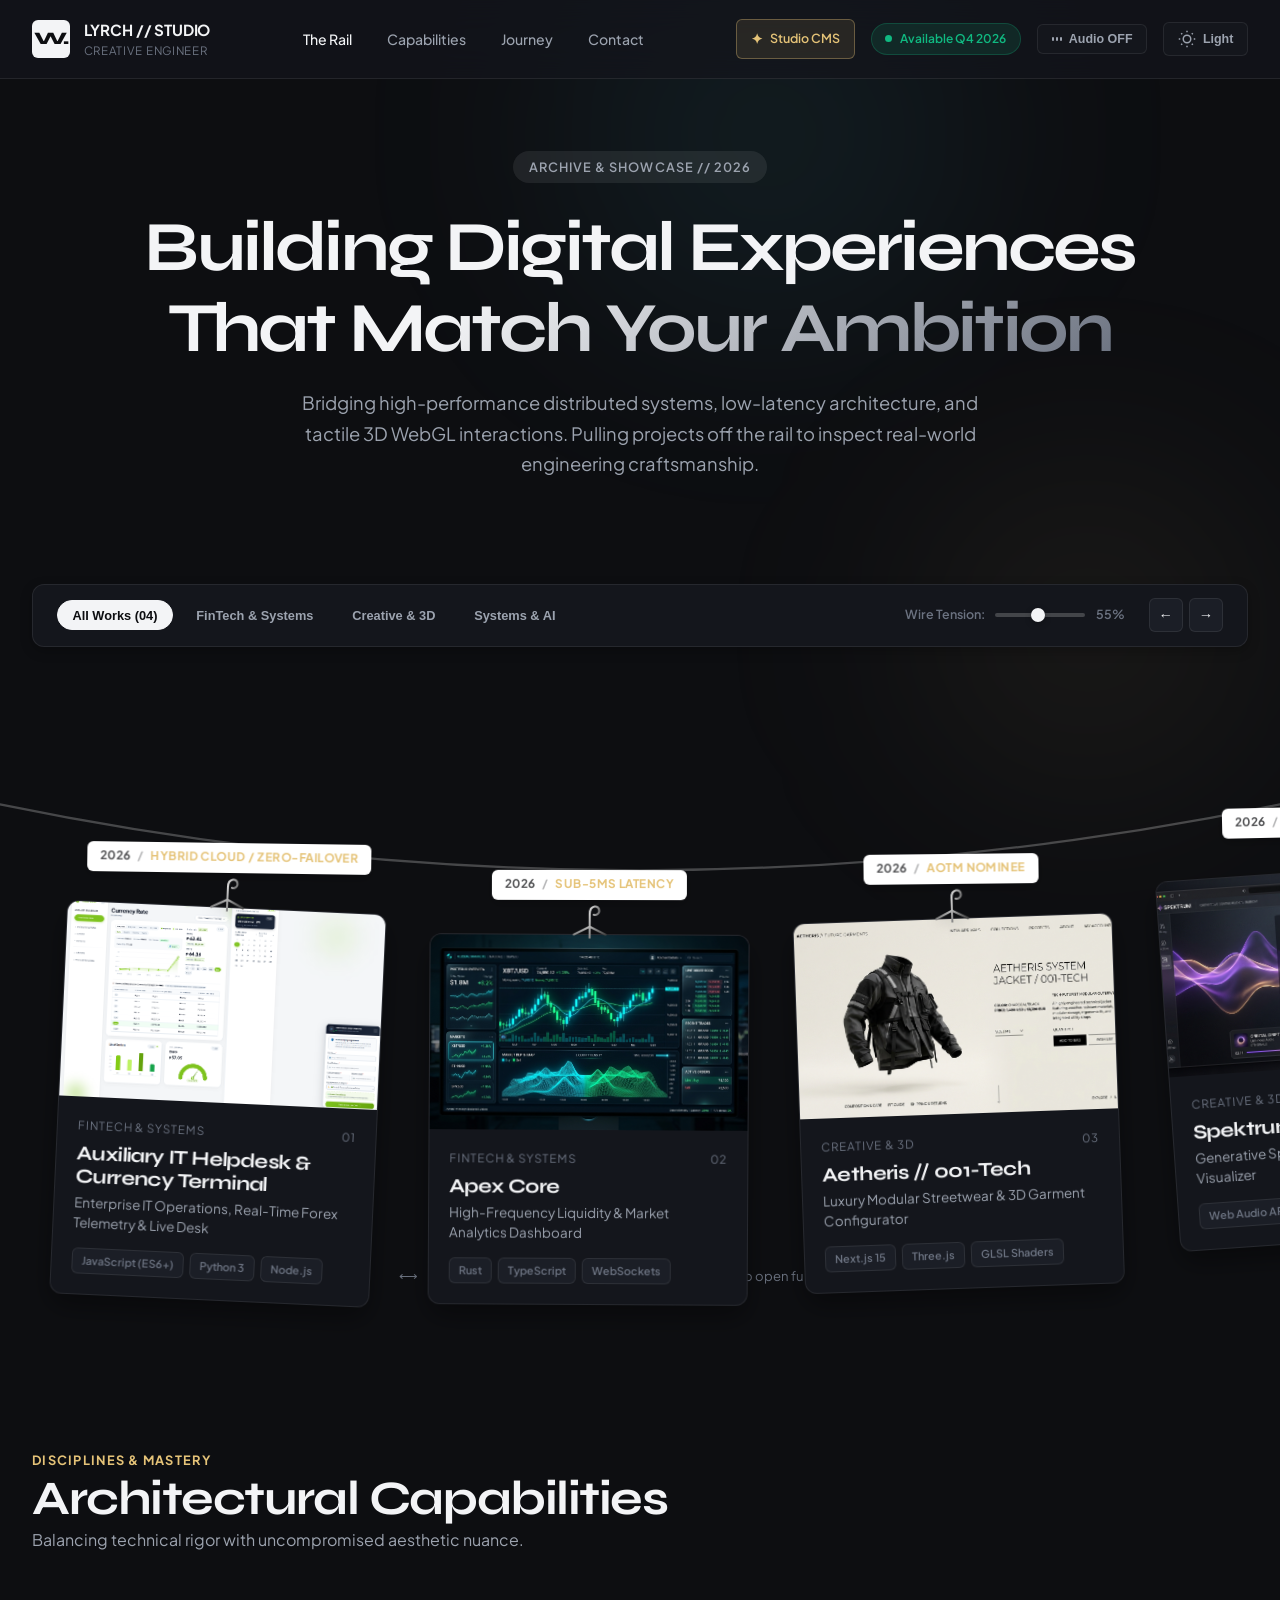
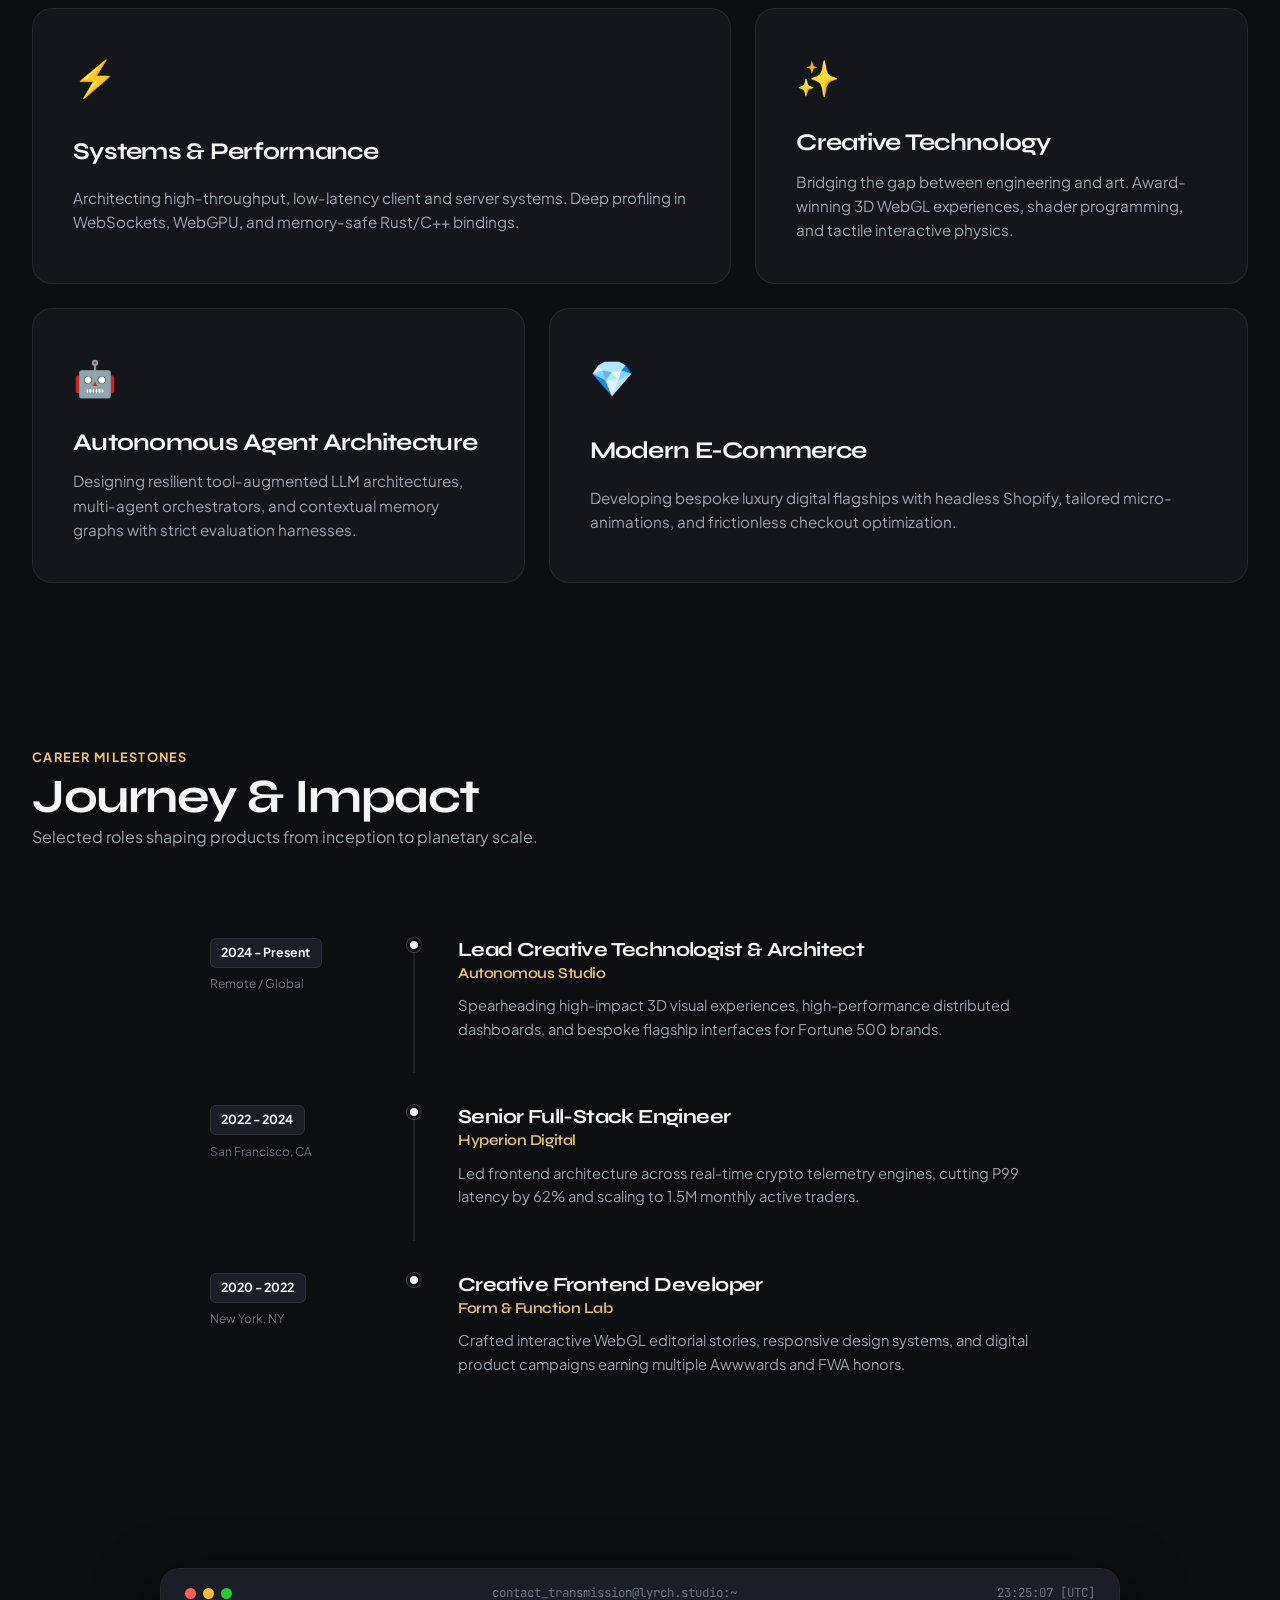
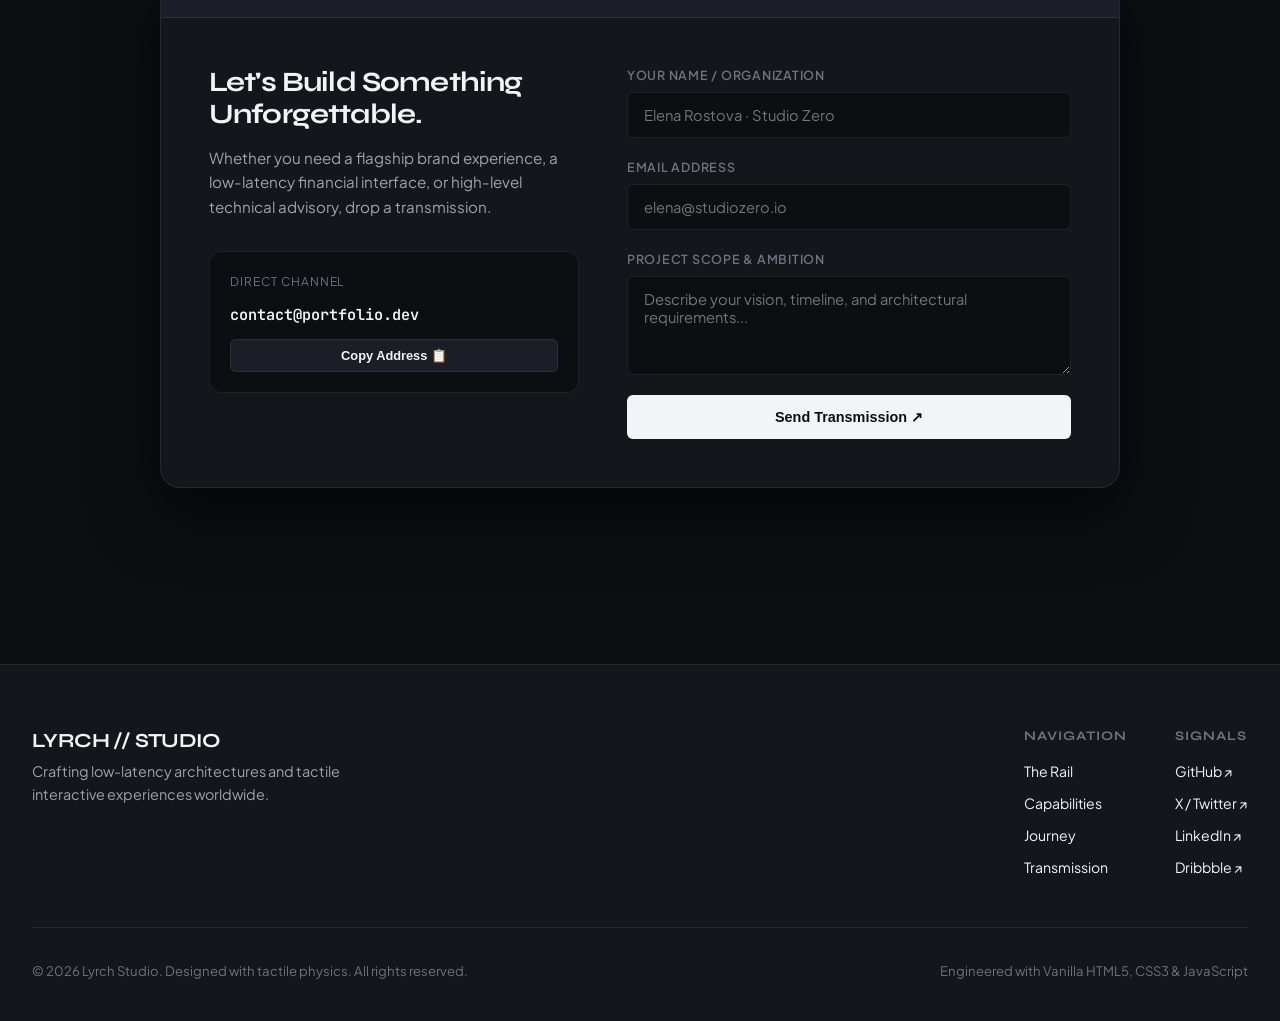
==== commit 2a35796f: "chore: add favicon links to index.html and admin.html" ====
--- a/index.html
+++ b/index.html
@@ -5,6 +5,9 @@
   <meta name="viewport" content="width=device-width, initial-scale=1.0">
   <title>Lyrch // Creative Technologist & Systems Architect Portfolio</title>
   <meta name="description" content="Portfolio of a Creative Technologist and Systems Architect featuring an interactive suspended rail showcase, high-performance distributed systems, WebGL creative experiences, and autonomous AI infrastructure.">
+  
+  <link rel="icon" type="image/svg+xml" href="./favicon.svg">
+  <link rel="alternate icon" href="./favicon.ico">
   
   <!-- Preconnect to Google Fonts -->
   <link rel="preconnect" href="https://fonts.googleapis.com">
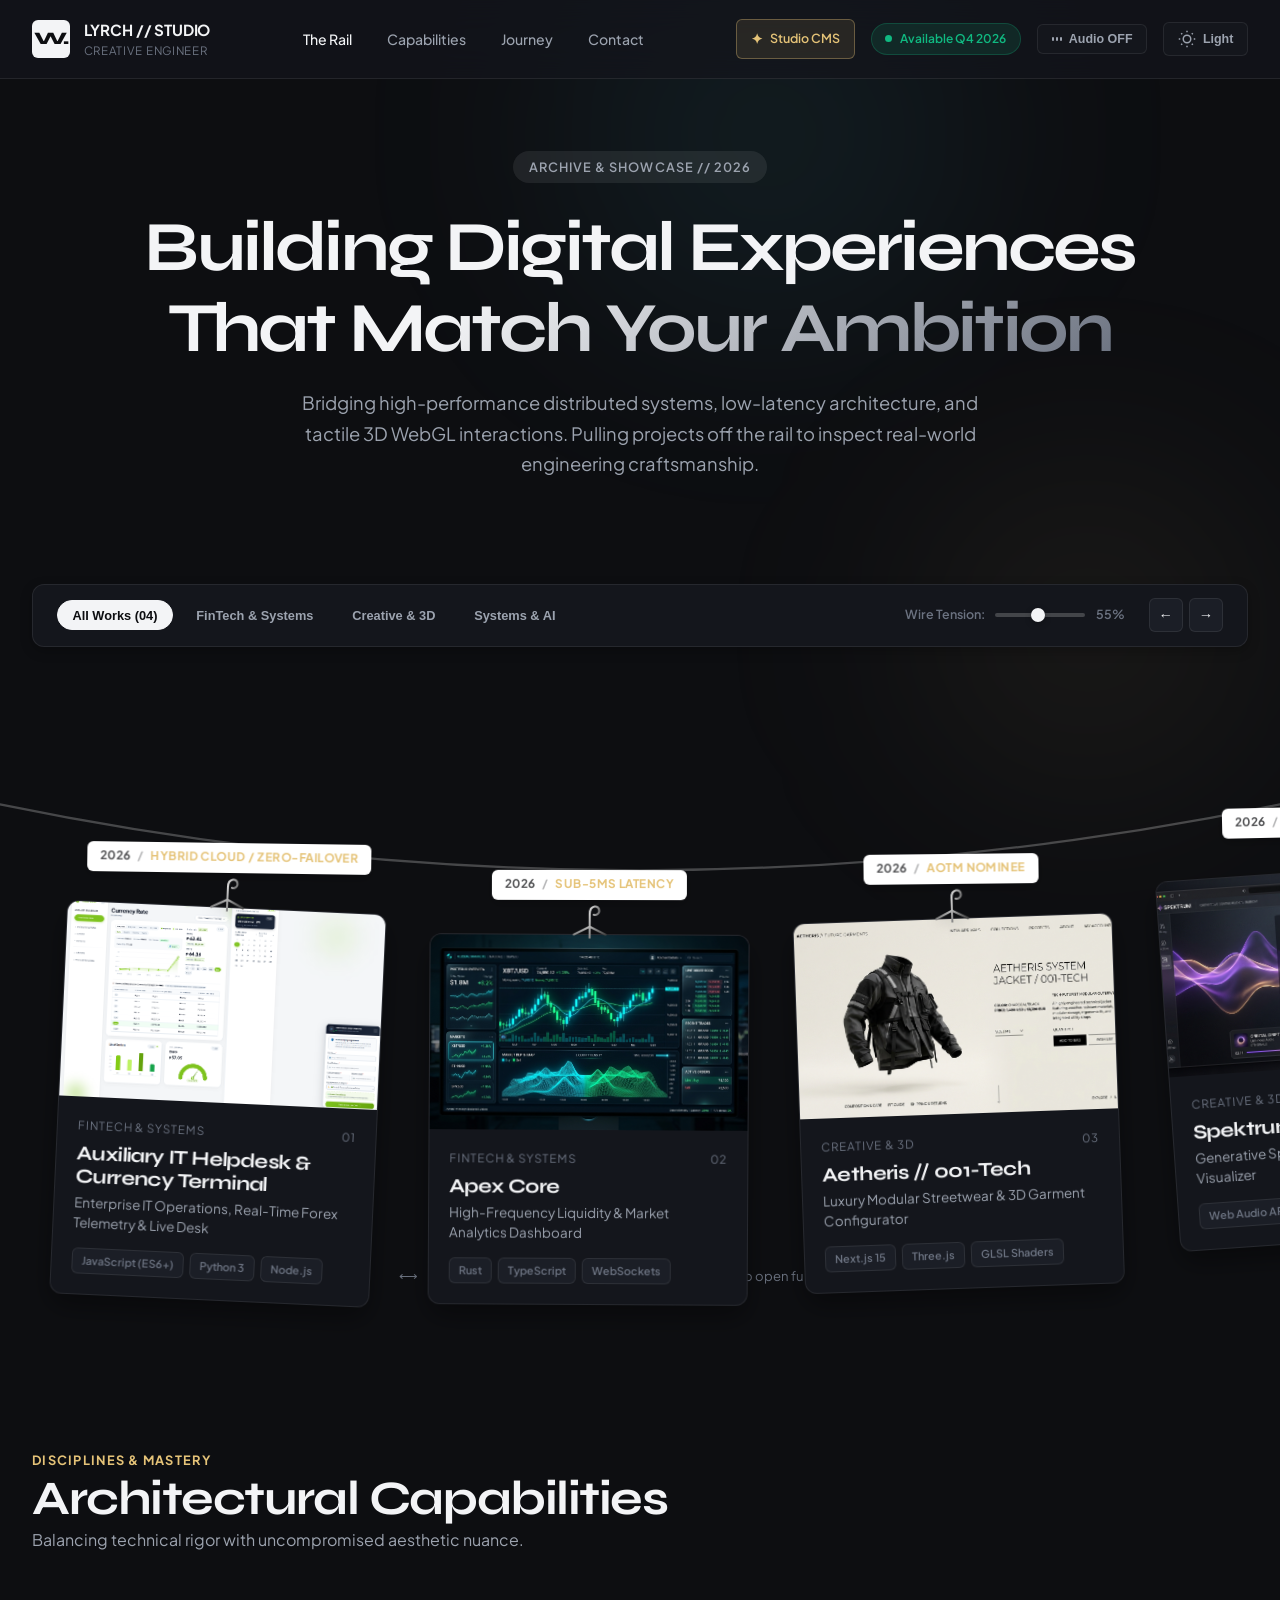
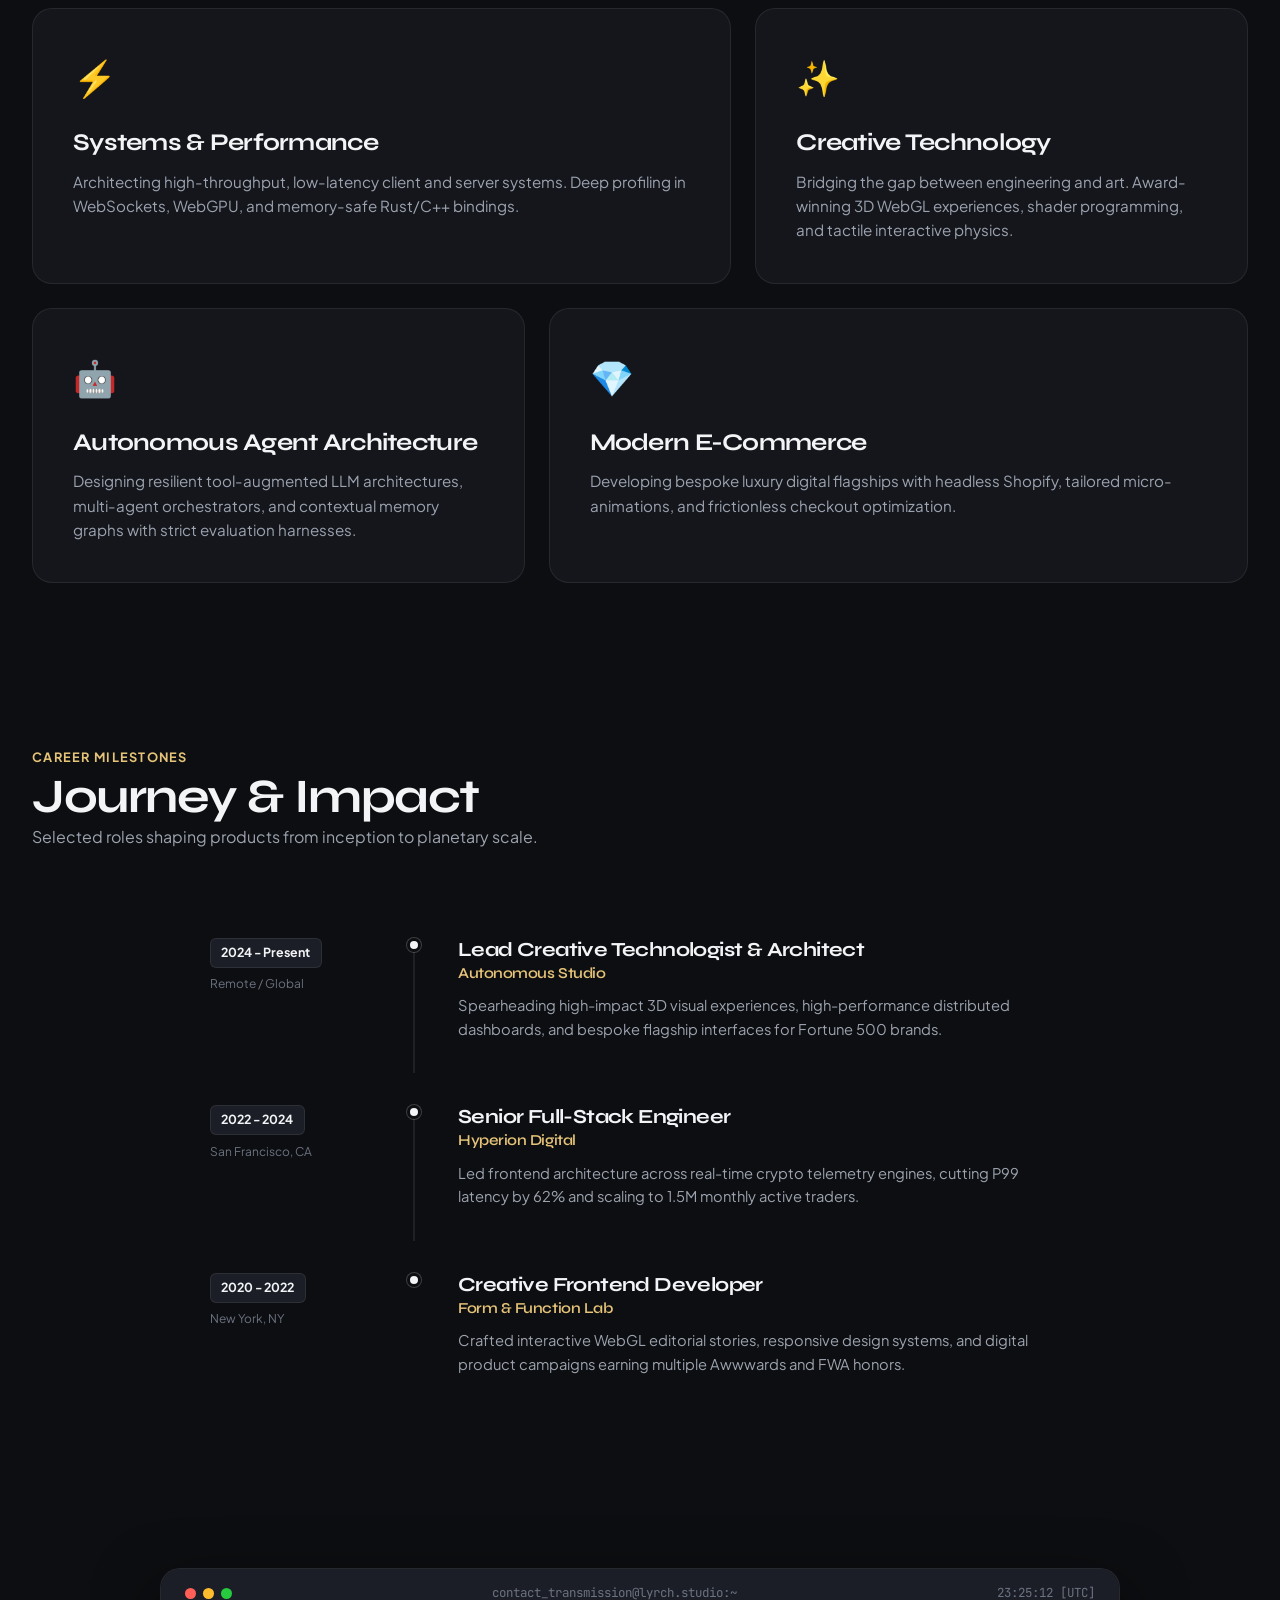
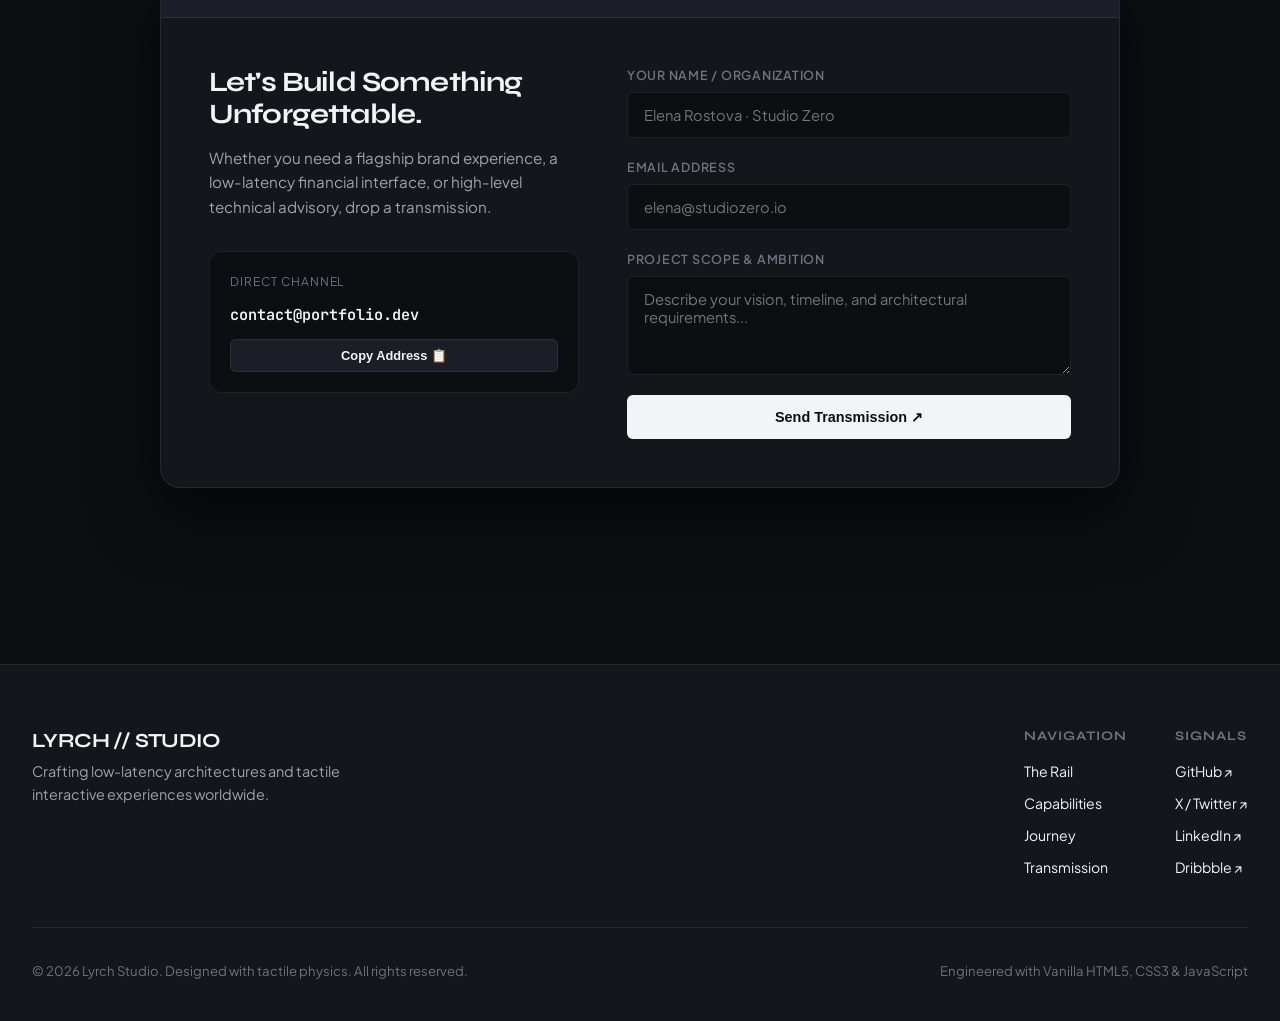
==== commit 4d1b72ab: "feat(bento): add video edit showcase, live player preview, upload API, and lightbox modal" ====
--- a/index.html
+++ b/index.html
@@ -275,6 +275,17 @@
     </div>
   </div>
 
+  <!-- Bento Video Lightbox Theater Modal -->
+  <div id="bentoVideoModal" class="bento-video-modal" role="dialog" aria-modal="true" aria-label="Video Edit Theater Player">
+    <div class="bento-video-modal-card">
+      <div class="bento-video-modal-header">
+        <h3 id="videoModalTitle"><span>🎬</span> Video Edit Showcase</h3>
+        <button id="videoModalCloseBtn" class="modal-close-trigger" aria-label="Close Video">&times;</button>
+      </div>
+      <div id="videoModalContent" class="bento-video-modal-viewport"></div>
+    </div>
+  </div>
+
   <!-- Application Entry Point -->
   <script type="module" src="./js/app.js"></script>
 </body>
--- a/css/components.css
+++ b/css/components.css
@@ -417,6 +417,160 @@
   font-size: 0.95rem;
   line-height: 1.6;
   color: var(--text-secondary);
+}
+
+/* Bento Video Edit Showcase */
+.bento-card.has-video {
+  padding: 1.75rem 2rem 2rem 2rem;
+  display: flex;
+  flex-direction: column;
+  gap: 1.25rem;
+  justify-content: flex-start;
+}
+
+.bento-card.has-video .bento-icon {
+  margin-bottom: 0.75rem;
+}
+
+.bento-card.has-video .bento-desc {
+  margin-bottom: 0.5rem;
+}
+
+.bento-video-player-wrap {
+  position: relative;
+  width: 100%;
+  aspect-ratio: 16 / 9;
+  border-radius: var(--radius-md);
+  overflow: hidden;
+  background: #000;
+  border: 1px solid var(--border-subtle);
+  box-shadow: 0 10px 30px rgba(0, 0, 0, 0.45);
+  margin-top: 0.5rem;
+}
+
+.bento-video-player-wrap video,
+.bento-video-player-wrap iframe {
+  width: 100%;
+  height: 100%;
+  display: block;
+  border: none;
+  object-fit: cover;
+}
+
+.bento-video-badge {
+  position: absolute;
+  top: 0.75rem;
+  left: 0.75rem;
+  background: rgba(14, 16, 21, 0.85);
+  backdrop-filter: blur(8px);
+  -webkit-backdrop-filter: blur(8px);
+  color: var(--accent-gold);
+  border: 1px solid rgba(229, 195, 120, 0.35);
+  padding: 0.25rem 0.65rem;
+  border-radius: var(--radius-full);
+  font-size: 0.72rem;
+  font-weight: 700;
+  letter-spacing: 0.04em;
+  display: flex;
+  align-items: center;
+  gap: 0.35rem;
+  z-index: 2;
+  pointer-events: none;
+  box-shadow: 0 4px 12px rgba(0, 0, 0, 0.35);
+}
+
+.bento-video-expand-btn {
+  position: absolute;
+  top: 0.75rem;
+  right: 0.75rem;
+  background: rgba(14, 16, 21, 0.85);
+  backdrop-filter: blur(8px);
+  -webkit-backdrop-filter: blur(8px);
+  color: #FFFFFF;
+  border: 1px solid rgba(255, 255, 255, 0.2);
+  padding: 0.3rem 0.65rem;
+  border-radius: var(--radius-sm);
+  font-size: 0.72rem;
+  font-weight: 600;
+  cursor: pointer;
+  z-index: 3;
+  display: flex;
+  align-items: center;
+  gap: 0.35rem;
+  transition: all var(--transition-fast);
+}
+
+.bento-video-expand-btn:hover {
+  background: var(--accent-gold);
+  color: #000;
+  border-color: var(--accent-gold);
+}
+
+/* Lightbox Theater Modal */
+.bento-video-modal {
+  position: fixed;
+  inset: 0;
+  background: rgba(0, 0, 0, 0.88);
+  backdrop-filter: blur(12px);
+  -webkit-backdrop-filter: blur(12px);
+  z-index: 9999;
+  display: flex;
+  align-items: center;
+  justify-content: center;
+  padding: 1.5rem;
+  opacity: 0;
+  pointer-events: none;
+  transition: opacity 0.3s cubic-bezier(0.16, 1, 0.3, 1);
+}
+
+.bento-video-modal.active {
+  opacity: 1;
+  pointer-events: auto;
+}
+
+.bento-video-modal-card {
+  width: 100%;
+  max-width: 980px;
+  background: #111318;
+  border: 1px solid var(--border-hover);
+  border-radius: var(--radius-lg);
+  box-shadow: 0 25px 65px rgba(0, 0, 0, 0.85);
+  overflow: hidden;
+  display: flex;
+  flex-direction: column;
+}
+
+.bento-video-modal-header {
+  padding: 1rem 1.5rem;
+  display: flex;
+  align-items: center;
+  justify-content: space-between;
+  border-bottom: 1px solid var(--border-subtle);
+  background: rgba(255, 255, 255, 0.02);
+}
+
+.bento-video-modal-header h3 {
+  font-size: 1.1rem;
+  font-weight: 700;
+  color: var(--text-primary);
+  display: flex;
+  align-items: center;
+  gap: 0.5rem;
+}
+
+.bento-video-modal-viewport {
+  position: relative;
+  width: 100%;
+  aspect-ratio: 16 / 9;
+  background: #000;
+}
+
+.bento-video-modal-viewport video,
+.bento-video-modal-viewport iframe {
+  width: 100%;
+  height: 100%;
+  display: block;
+  border: none;
 }
 
 /* ==========================================================================
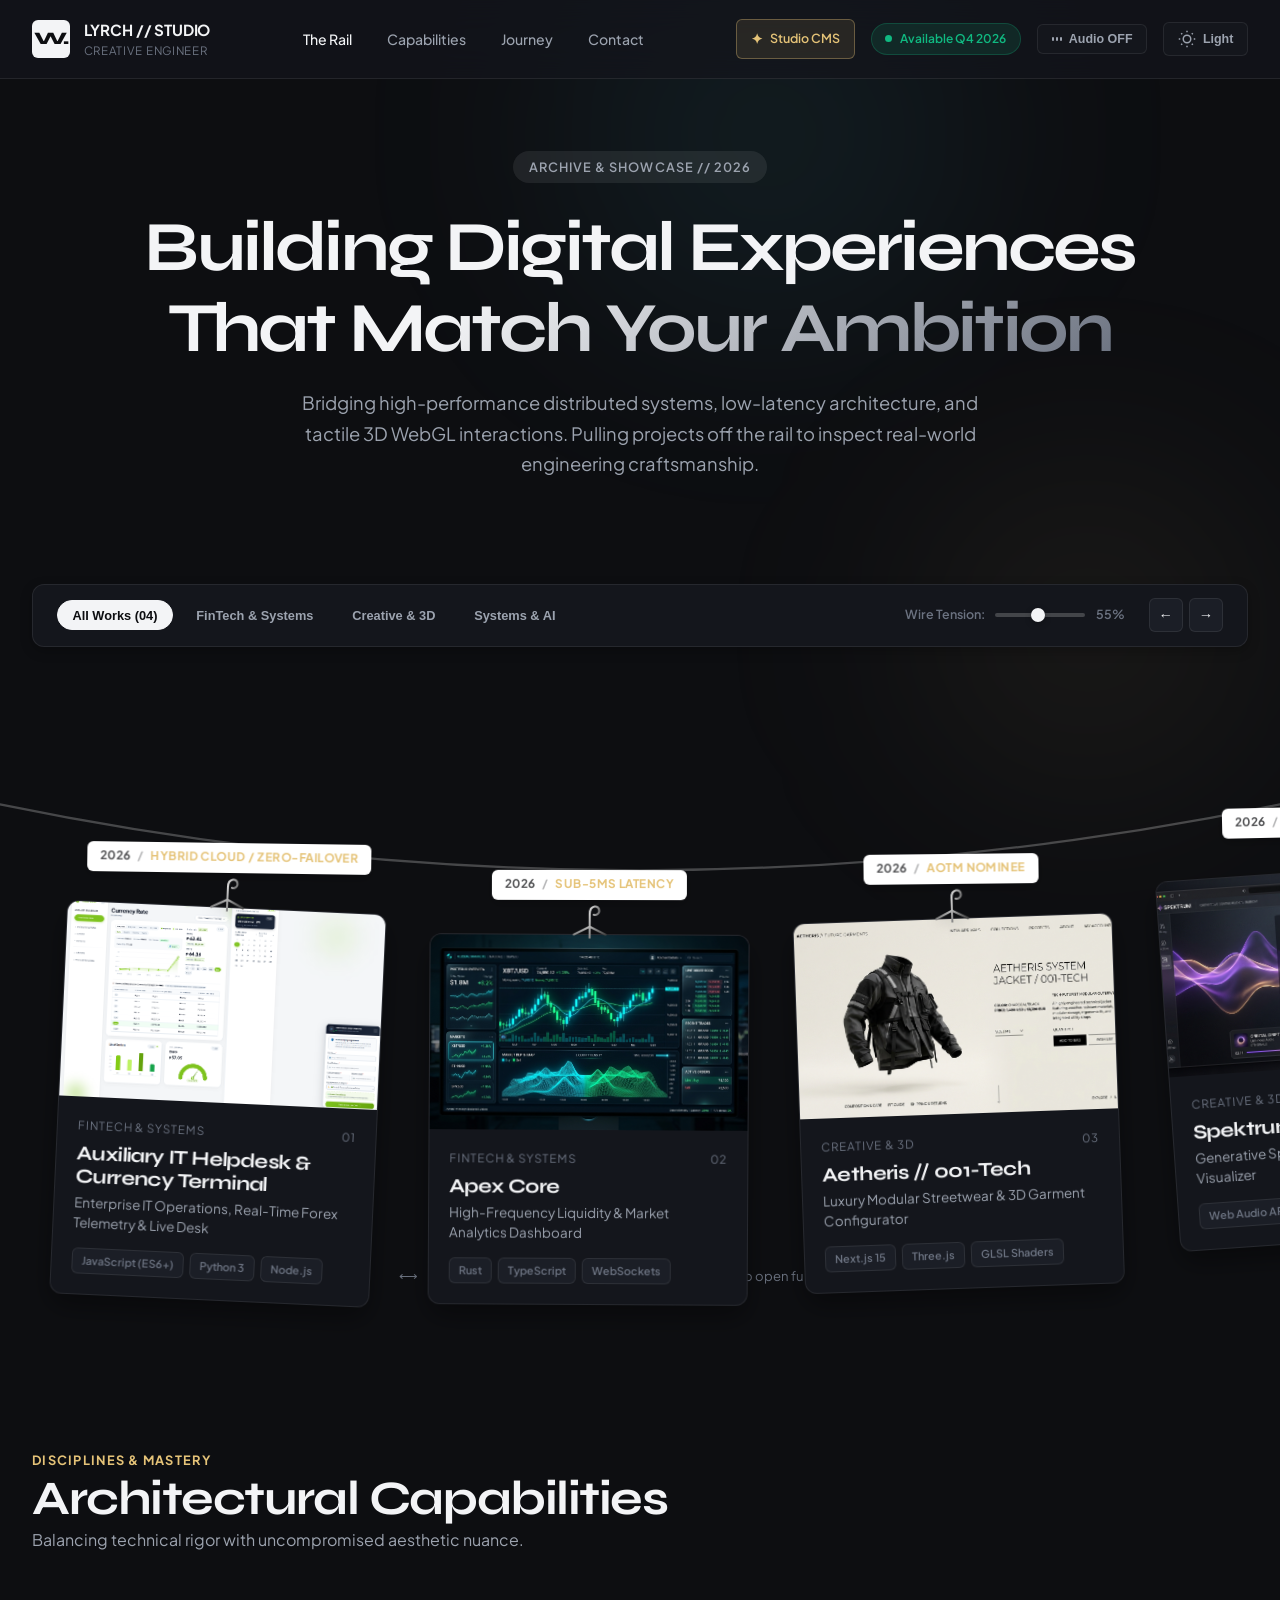
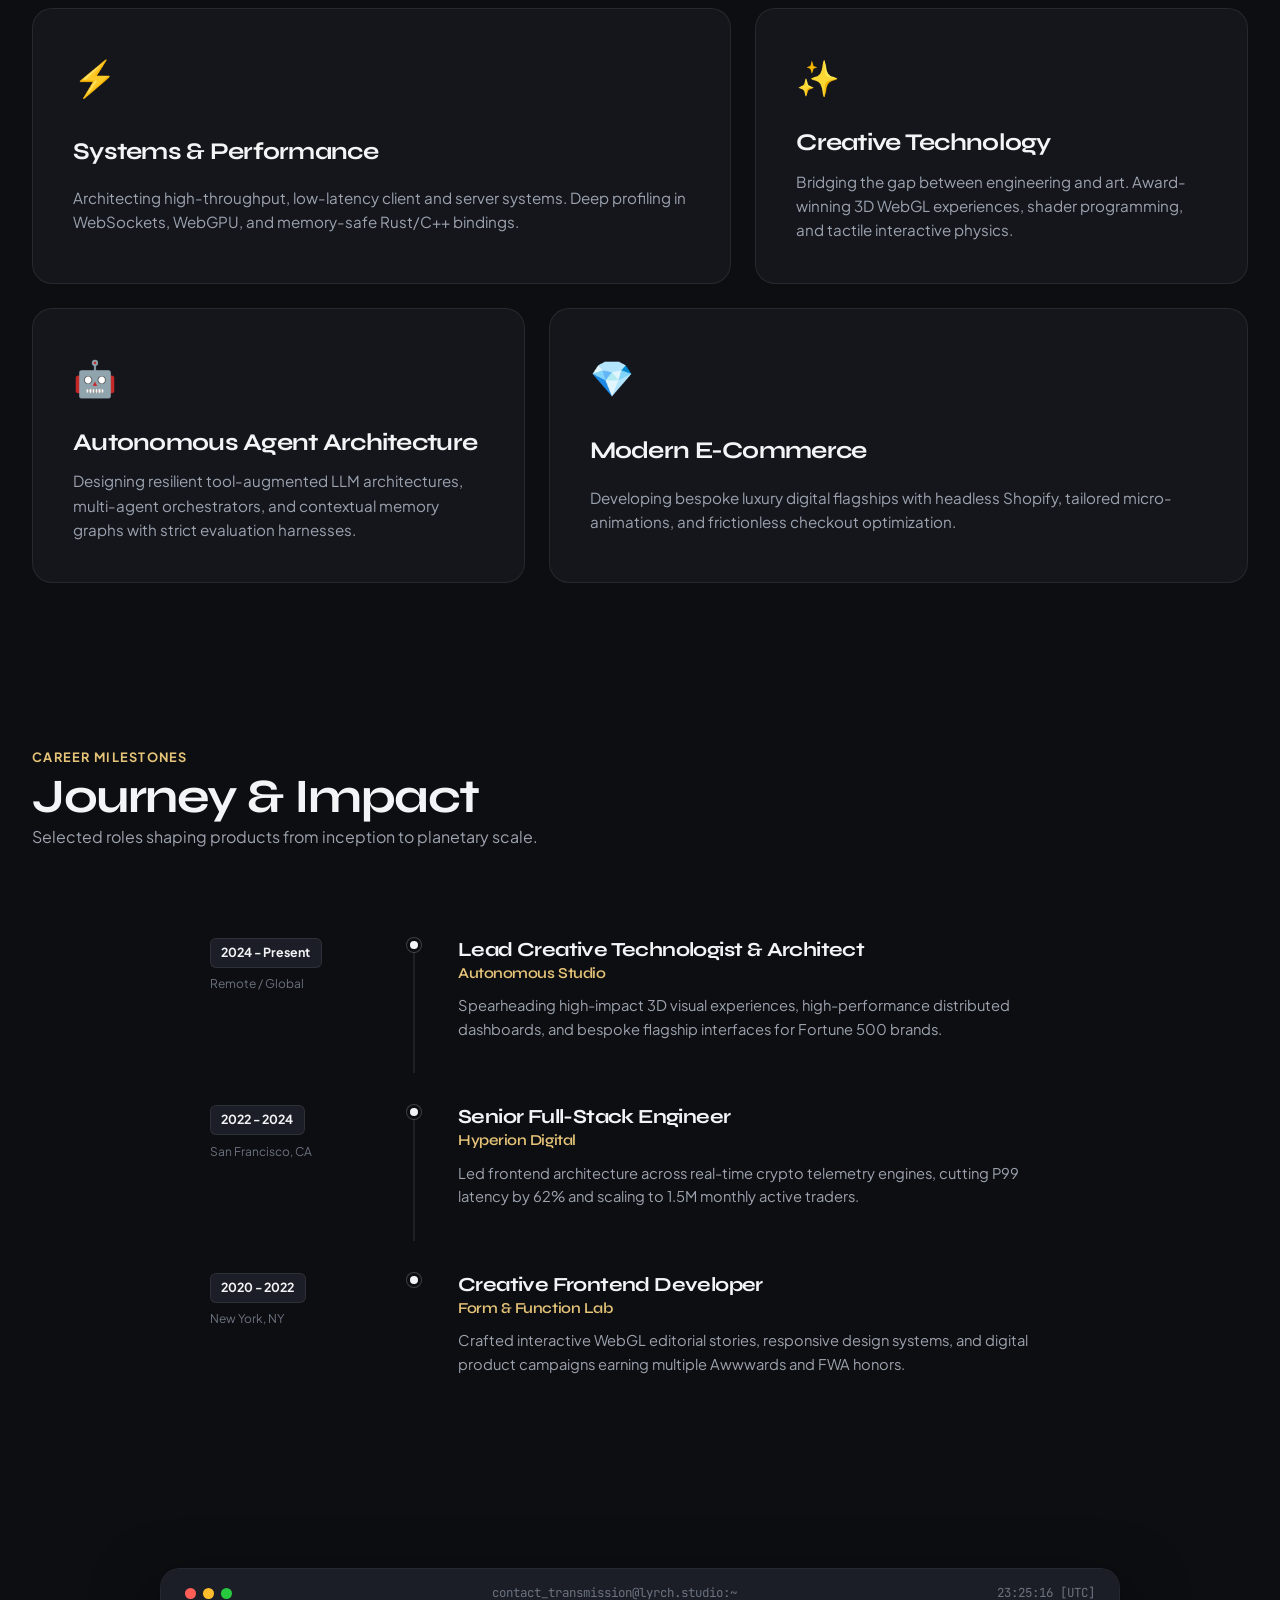
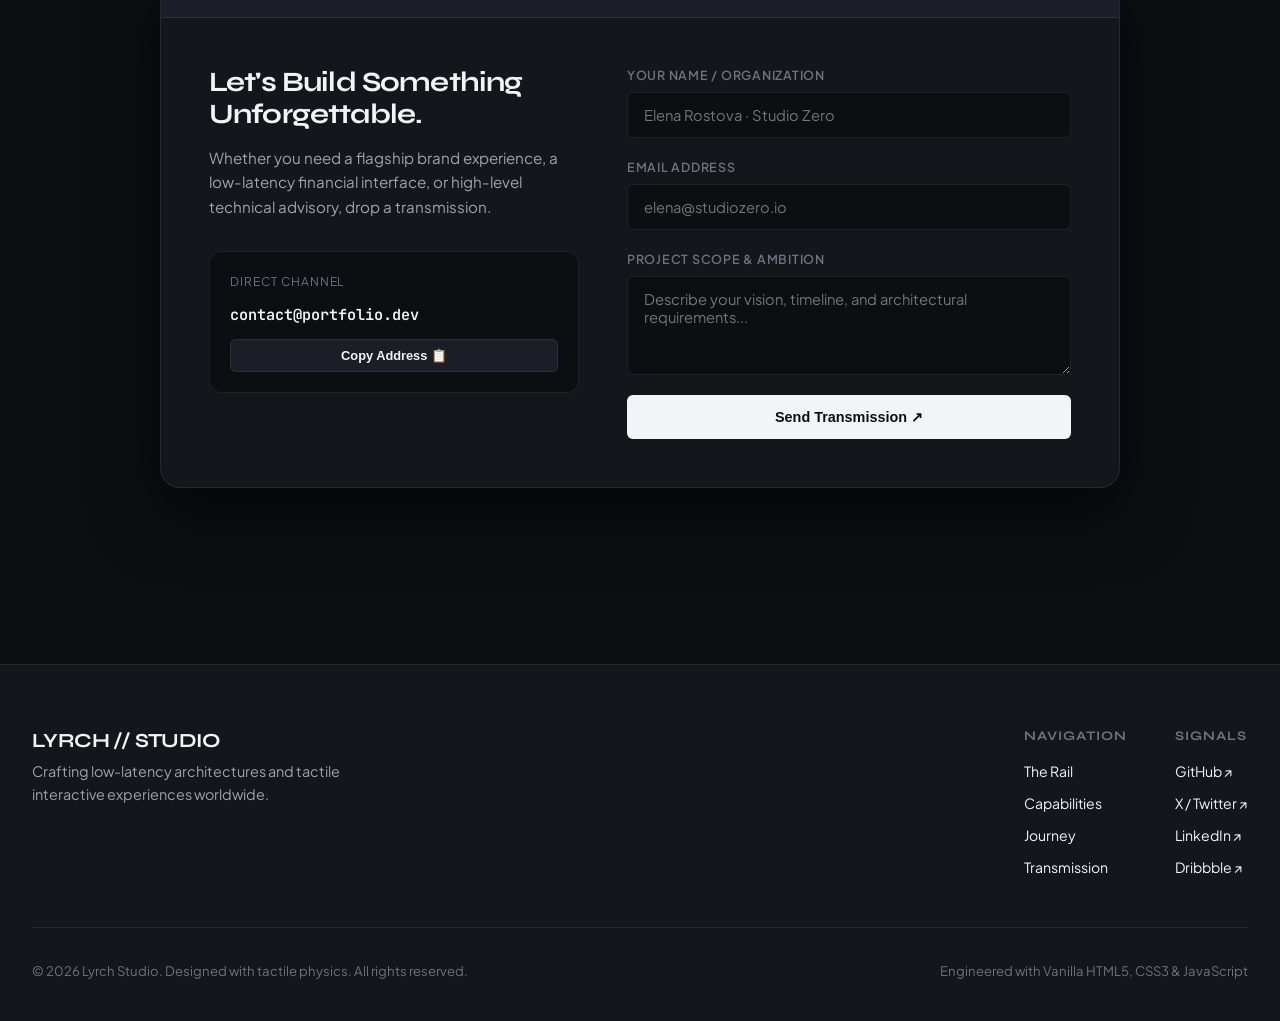
==== commit 818d6643: "Revert "feat(bento): add video edit showcase, live player preview, upload API, and lightbox modal" T" ====
--- a/index.html
+++ b/index.html
@@ -275,17 +275,6 @@
     </div>
   </div>
 
-  <!-- Bento Video Lightbox Theater Modal -->
-  <div id="bentoVideoModal" class="bento-video-modal" role="dialog" aria-modal="true" aria-label="Video Edit Theater Player">
-    <div class="bento-video-modal-card">
-      <div class="bento-video-modal-header">
-        <h3 id="videoModalTitle"><span>🎬</span> Video Edit Showcase</h3>
-        <button id="videoModalCloseBtn" class="modal-close-trigger" aria-label="Close Video">&times;</button>
-      </div>
-      <div id="videoModalContent" class="bento-video-modal-viewport"></div>
-    </div>
-  </div>
-
   <!-- Application Entry Point -->
   <script type="module" src="./js/app.js"></script>
 </body>
--- a/css/components.css
+++ b/css/components.css
@@ -417,160 +417,6 @@
   font-size: 0.95rem;
   line-height: 1.6;
   color: var(--text-secondary);
-}
-
-/* Bento Video Edit Showcase */
-.bento-card.has-video {
-  padding: 1.75rem 2rem 2rem 2rem;
-  display: flex;
-  flex-direction: column;
-  gap: 1.25rem;
-  justify-content: flex-start;
-}
-
-.bento-card.has-video .bento-icon {
-  margin-bottom: 0.75rem;
-}
-
-.bento-card.has-video .bento-desc {
-  margin-bottom: 0.5rem;
-}
-
-.bento-video-player-wrap {
-  position: relative;
-  width: 100%;
-  aspect-ratio: 16 / 9;
-  border-radius: var(--radius-md);
-  overflow: hidden;
-  background: #000;
-  border: 1px solid var(--border-subtle);
-  box-shadow: 0 10px 30px rgba(0, 0, 0, 0.45);
-  margin-top: 0.5rem;
-}
-
-.bento-video-player-wrap video,
-.bento-video-player-wrap iframe {
-  width: 100%;
-  height: 100%;
-  display: block;
-  border: none;
-  object-fit: cover;
-}
-
-.bento-video-badge {
-  position: absolute;
-  top: 0.75rem;
-  left: 0.75rem;
-  background: rgba(14, 16, 21, 0.85);
-  backdrop-filter: blur(8px);
-  -webkit-backdrop-filter: blur(8px);
-  color: var(--accent-gold);
-  border: 1px solid rgba(229, 195, 120, 0.35);
-  padding: 0.25rem 0.65rem;
-  border-radius: var(--radius-full);
-  font-size: 0.72rem;
-  font-weight: 700;
-  letter-spacing: 0.04em;
-  display: flex;
-  align-items: center;
-  gap: 0.35rem;
-  z-index: 2;
-  pointer-events: none;
-  box-shadow: 0 4px 12px rgba(0, 0, 0, 0.35);
-}
-
-.bento-video-expand-btn {
-  position: absolute;
-  top: 0.75rem;
-  right: 0.75rem;
-  background: rgba(14, 16, 21, 0.85);
-  backdrop-filter: blur(8px);
-  -webkit-backdrop-filter: blur(8px);
-  color: #FFFFFF;
-  border: 1px solid rgba(255, 255, 255, 0.2);
-  padding: 0.3rem 0.65rem;
-  border-radius: var(--radius-sm);
-  font-size: 0.72rem;
-  font-weight: 600;
-  cursor: pointer;
-  z-index: 3;
-  display: flex;
-  align-items: center;
-  gap: 0.35rem;
-  transition: all var(--transition-fast);
-}
-
-.bento-video-expand-btn:hover {
-  background: var(--accent-gold);
-  color: #000;
-  border-color: var(--accent-gold);
-}
-
-/* Lightbox Theater Modal */
-.bento-video-modal {
-  position: fixed;
-  inset: 0;
-  background: rgba(0, 0, 0, 0.88);
-  backdrop-filter: blur(12px);
-  -webkit-backdrop-filter: blur(12px);
-  z-index: 9999;
-  display: flex;
-  align-items: center;
-  justify-content: center;
-  padding: 1.5rem;
-  opacity: 0;
-  pointer-events: none;
-  transition: opacity 0.3s cubic-bezier(0.16, 1, 0.3, 1);
-}
-
-.bento-video-modal.active {
-  opacity: 1;
-  pointer-events: auto;
-}
-
-.bento-video-modal-card {
-  width: 100%;
-  max-width: 980px;
-  background: #111318;
-  border: 1px solid var(--border-hover);
-  border-radius: var(--radius-lg);
-  box-shadow: 0 25px 65px rgba(0, 0, 0, 0.85);
-  overflow: hidden;
-  display: flex;
-  flex-direction: column;
-}
-
-.bento-video-modal-header {
-  padding: 1rem 1.5rem;
-  display: flex;
-  align-items: center;
-  justify-content: space-between;
-  border-bottom: 1px solid var(--border-subtle);
-  background: rgba(255, 255, 255, 0.02);
-}
-
-.bento-video-modal-header h3 {
-  font-size: 1.1rem;
-  font-weight: 700;
-  color: var(--text-primary);
-  display: flex;
-  align-items: center;
-  gap: 0.5rem;
-}
-
-.bento-video-modal-viewport {
-  position: relative;
-  width: 100%;
-  aspect-ratio: 16 / 9;
-  background: #000;
-}
-
-.bento-video-modal-viewport video,
-.bento-video-modal-viewport iframe {
-  width: 100%;
-  height: 100%;
-  display: block;
-  border: none;
 }
 
 /* ==========================================================================
